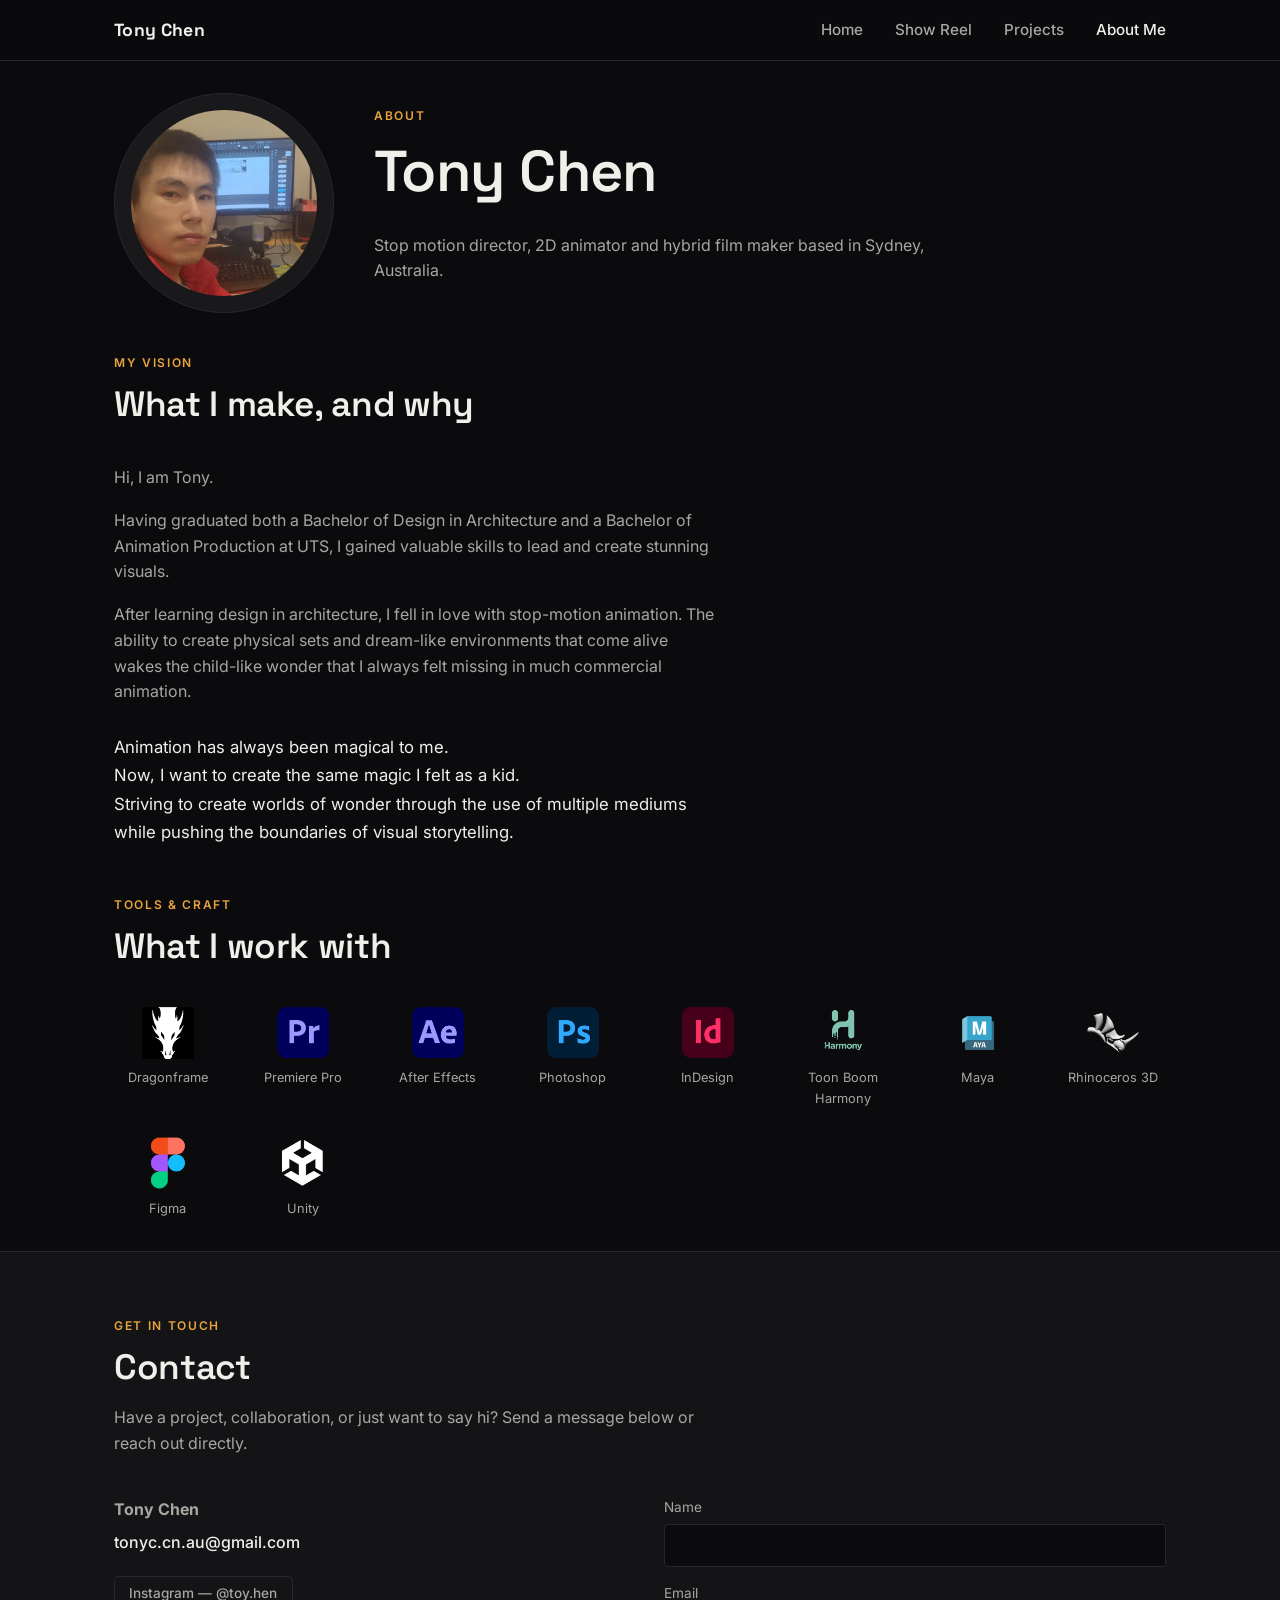
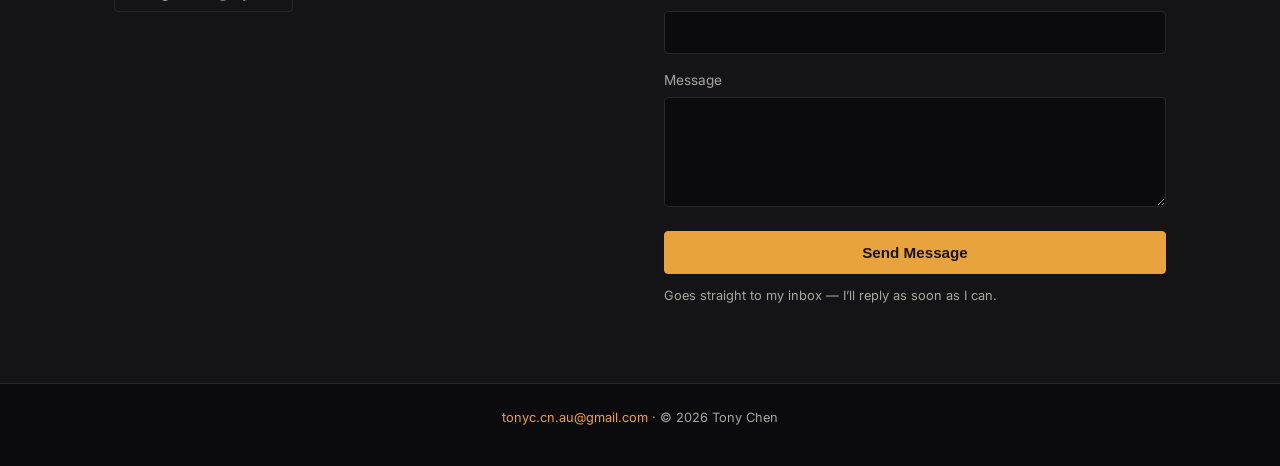
==== about.html @ a819152e "Portfolio site: first public version Hand-coded static site replacing the Wix original. Four project" ====
<!DOCTYPE html>
<html lang="en">
<head>
<meta charset="UTF-8">
<meta name="viewport" content="width=device-width, initial-scale=1.0">
<title>About — Tony Chen</title>
<meta name="description" content="About Tony Chen — stop motion, 2D animation and hybrid film maker.">
<!-- og:image paths are relative. Once the site has a domain, make the og:/twitter:
     URLs absolute — some scrapers will not resolve a relative one. -->
<meta property="og:type" content="profile">
<meta property="og:title" content="About — Tony Chen">
<meta property="og:description" content="Stop motion director, 2D animator and hybrid film maker based in Sydney, Australia.">
<!-- This page's card is the portrait, not the Vinci's Voyage hero frame the other
     pages use: og:type here is "profile", so the card should be the person. It is
     a purpose-cut 1200x630 (the platform standard) rather than a reuse of the
     round about-portrait.jpg, because a square gets centre-cropped to 1.91:1 and
     would lose the top and bottom of his head. -->
<meta property="og:image" content="images/about-og.jpg">
<meta property="og:image:width" content="1200">
<meta property="og:image:height" content="630">
<meta property="og:image:alt" content="Tony Chen at his desk">
<meta name="twitter:card" content="summary_large_image">
<link rel="preconnect" href="https://fonts.googleapis.com">
<link href="https://fonts.googleapis.com/css2?family=Inter:wght@400;500;600&family=Space+Grotesk:wght@600;700&display=swap" rel="stylesheet">
<link rel="stylesheet" href="css/style.css">
</head>
<body>

<header class="site-header">
  <nav class="nav">
    <a href="index.html" class="nav-brand">Tony Chen</a>
    <button class="nav-toggle" aria-label="Toggle navigation" aria-expanded="false">&#9776;</button>
    <ul class="nav-links">
      <li><a href="index.html">Home</a></li>
      <li><a href="reel.html">Show Reel</a></li>
      <li><a href="projects.html">Projects</a></li>
      <li><a href="about.html" aria-current="page">About Me</a></li>
    </ul>
  </nav>
</header>

<section class="section-tight">
  <div class="container">

    <div class="about-hero">
      <div class="about-portrait">
        <img src="images/about-portrait.jpg" alt="Tony Chen at his desk">
      </div>
      <div class="about-intro">
        <p class="eyebrow">About</p>
        <h1>Tony Chen</h1>
        <p>Stop motion director, 2D animator and hybrid film maker based in Sydney, Australia.</p>
      </div>
    </div>

    <div class="section-head">
      <p class="eyebrow">My Vision</p>
      <h2>What I make, and why</h2>
    </div>
    <div class="about-vision">
      <p>Hi, I am Tony.</p>

      <p>Having graduated both a Bachelor of Design in Architecture and a
        Bachelor of Animation Production at UTS, I gained valuable skills to
        lead and create stunning visuals.</p>

      <p>After learning design in architecture, I fell in love with stop-motion
        animation. The ability to create physical sets and dream-like
        environments that come alive wakes the child-like wonder that I always
        felt missing in much commercial animation.</p>

      <p class="about-vision-close">Animation has always been magical to me.<br>
        Now, I want to create the same magic I felt as a kid.<br>
        Striving to create worlds of wonder through the use of multiple mediums
        while pushing the boundaries of visual storytelling.</p>
    </div>

    <div class="section-head" style="margin-top: 3rem;">
      <p class="eyebrow">Tools &amp; Craft</p>
      <h2>What I work with</h2>
    </div>
    <div class="tools-grid">
      <div class="tool-item">
        <img src="images/tools/dragonframe.png" alt="Dragonframe" loading="lazy">
        <span>Dragonframe</span>
      </div>
      <div class="tool-item">
        <img src="images/tools/premiere.png" alt="Adobe Premiere Pro" loading="lazy">
        <span>Premiere Pro</span>
      </div>
      <div class="tool-item">
        <img src="images/tools/after-effects.png" alt="Adobe After Effects" loading="lazy">
        <span>After Effects</span>
      </div>
      <div class="tool-item">
        <img src="images/tools/photoshop.png" alt="Adobe Photoshop" loading="lazy">
        <span>Photoshop</span>
      </div>
      <div class="tool-item">
        <img src="images/tools/indesign.png" alt="Adobe InDesign" loading="lazy">
        <span>InDesign</span>
      </div>
      <div class="tool-item">
        <img src="images/tools/harmony.png" alt="Toon Boom Harmony" loading="lazy">
        <span>Toon Boom Harmony</span>
      </div>
      <div class="tool-item">
        <img src="images/tools/maya.png" alt="Autodesk Maya" loading="lazy">
        <span>Maya</span>
      </div>
      <div class="tool-item">
        <img src="images/tools/rhino.png" alt="Rhinoceros 3D" loading="lazy">
        <span>Rhinoceros 3D</span>
      </div>
      <div class="tool-item">
        <img src="images/tools/figma.png" alt="Figma" loading="lazy">
        <span>Figma</span>
      </div>
      <div class="tool-item">
        <img src="images/tools/unity.png" alt="Unity" loading="lazy">
        <span>Unity</span>
      </div>
    </div>

    <!-- Resume download pulled before launch. The PDF carried a contact number
         in its text layer, so it was moved to retired-assets/files/ rather than
         just unlinked: an unlinked file in the repo is still served at its URL.
         To restore, put a cleaned PDF back in files/ and re-add a .btn-ghost
         link to it here. -->

  </div>
</section>

<section class="contact" id="contact">
  <div class="container">
    <div class="section-head">
      <p class="eyebrow">Get in touch</p>
      <h2>Contact</h2>
      <p>Have a project, collaboration, or just want to say hi? Send a message
        below or reach out directly.</p>
    </div>

    <div class="contact-grid">
      <div class="contact-details">
        <p><strong>Tony Chen</strong></p>
        <p><a href="mailto:tonyc.cn.au@gmail.com">tonyc.cn.au@gmail.com</a></p>
        <div class="social-links">
          <a href="https://www.instagram.com/toy.hen/" target="_blank" rel="noopener">Instagram &mdash; @toy.hen</a>
        </div>
      </div>

      <div>
        <!--
          GitHub Pages only serves static files, so it cannot process a form
          submission itself. This posts to Formspree, which catches it and mails
          it on. The field named "email" is what Formspree uses as the Reply-To,
          so replying to the notification answers the sender directly — don't
          rename it.
        -->
        <form class="contact-form" action="https://formspree.io/f/mgawlplz" method="POST">
          <input type="hidden" name="_subject" value="Portfolio site — new message">
          <div>
            <label for="name">Name</label>
            <input type="text" id="name" name="name" required>
          </div>
          <div>
            <label for="email">Email</label>
            <input type="email" id="email" name="email" required>
          </div>
          <div>
            <label for="message">Message</label>
            <textarea id="message" name="message" required></textarea>
          </div>
          <!-- Honeypot: hidden from people, filled in by bots. Formspree drops
               any submission that arrives with _gotcha set. -->
          <input type="text" name="_gotcha" tabindex="-1" autocomplete="off" aria-hidden="true" style="display:none">
          <button type="submit" class="btn btn-primary">Send Message</button>
          <p class="form-note">Goes straight to my inbox &mdash; I&rsquo;ll reply as soon as I can.</p>
        </form>
      </div>
    </div>
  </div>
</section>

<footer class="site-footer">
  <p><a href="mailto:tonyc.cn.au@gmail.com">tonyc.cn.au@gmail.com</a> &middot; &copy; <span id="year"></span> Tony Chen</p>
</footer>

<script src="js/script.js"></script>
<script>document.getElementById("year").textContent = new Date().getFullYear();</script>
</body>
</html>
---- css/style.css ----
/* ---------- Design tokens ---------- */
:root {
  --bg: #0b0b0d;
  --bg-alt: #141416;
  --card: #19191c;
  --card-border: #28282c;
  --text: #f1efe9;
  --text-dim: #a8a6a0;
  --accent: #e8a33d;
  --accent-dim: #a97728;
  --max-width: 1100px;
  --radius: 4px;
  font-size: 16px;
}

* { box-sizing: border-box; }

html { scroll-behavior: smooth; }

body {
  margin: 0;
  background: var(--bg);
  color: var(--text);
  font-family: "Inter", -apple-system, BlinkMacSystemFont, "Segoe UI", Helvetica, Arial, sans-serif;
  line-height: 1.6;
  -webkit-font-smoothing: antialiased;
}

h1, h2, h3, h4 {
  font-family: "Space Grotesk", "Inter", sans-serif;
  font-weight: 600;
  line-height: 1.15;
  margin: 0 0 0.5em;
  letter-spacing: -0.01em;
}

h1 { font-size: clamp(2.2rem, 5vw, 3.6rem); }
h2 { font-size: clamp(1.6rem, 3vw, 2.2rem); }
h3 { font-size: 1.25rem; }

p { margin: 0 0 1em; color: var(--text-dim); }

a { color: var(--accent); text-decoration: none; }
a:hover { text-decoration: underline; }

img { max-width: 100%; display: block; }

.container {
  max-width: var(--max-width);
  margin: 0 auto;
  padding: 0 1.5rem;
}

.eyebrow {
  text-transform: uppercase;
  letter-spacing: 0.14em;
  font-size: 0.75rem;
  color: var(--accent);
  font-weight: 600;
}

/* ---------- Header / nav ---------- */
.site-header {
  position: sticky;
  top: 0;
  z-index: 50;
  background: rgba(11, 11, 13, 0.85);
  backdrop-filter: blur(8px);
  border-bottom: 1px solid var(--card-border);
}

.nav {
  max-width: var(--max-width);
  margin: 0 auto;
  padding: 1rem 1.5rem;
  display: flex;
  align-items: center;
  justify-content: space-between;
}

.nav-brand {
  font-family: "Space Grotesk", sans-serif;
  font-weight: 700;
  font-size: 1.1rem;
  color: var(--text);
  letter-spacing: 0.02em;
}
.nav-brand:hover { text-decoration: none; color: var(--accent); }

.nav-links {
  display: flex;
  gap: 2rem;
  list-style: none;
  margin: 0;
  padding: 0;
}

.nav-links a {
  color: var(--text-dim);
  font-size: 0.95rem;
  font-weight: 500;
}
.nav-links a:hover,
.nav-links a[aria-current="page"] {
  color: var(--text);
  text-decoration: none;
}

.nav-toggle {
  display: none;
  background: none;
  border: none;
  color: var(--text);
  font-size: 1.6rem;
  cursor: pointer;
  padding: 0.25rem 0.5rem;
}

@media (max-width: 720px) {
  .nav-toggle { display: block; }
  .nav-links {
    position: absolute;
    top: 100%;
    left: 0;
    right: 0;
    flex-direction: column;
    gap: 0;
    background: var(--bg-alt);
    border-bottom: 1px solid var(--card-border);
    max-height: 0;
    overflow: hidden;
    transition: max-height 0.25s ease;
  }
  .nav-links.open { max-height: 300px; }
  .nav-links li { border-top: 1px solid var(--card-border); }
  .nav-links a { display: block; padding: 1rem 1.5rem; }
}

/* ---------- Hero ---------- */
.hero {
  position: relative;
  min-height: 62vh;
  display: flex;
  align-items: flex-end;
  background: var(--bg) center / cover no-repeat;
  isolation: isolate;
  overflow: hidden;
}

/* The background loop. Sits behind the scrim at -2; .hero::before is -1 and the
   content stays at auto, which `isolation: isolate` keeps scoped to the hero. */
.hero-media {
  position: absolute;
  inset: 0;
  width: 100%;
  height: 100%;
  object-fit: cover;
  z-index: -2;
  pointer-events: none;
}

/* Two scrims, not one. The vertical pass carries most of the legibility — the
   text sits low, where it is already at 0.85. The horizontal pass then settles
   the left so the subject on the right holds the eye.

   THE EYEBROW IS THE BINDING CONSTRAINT, not the headings. It is --accent
   (#e8a33d) over cloud that blows out to (255,159,123): orange on orange. At
   0.60/0.34, worst case across every frame of the current clip is h1 11.58:1,
   tagline 5.78:1, eyebrow 5.59:1. A lighter 0.45/0.18 would put the eyebrow at
   4.53:1 — over the 4.5 line by a hair, which is too thin to ship when the
   cloud brightness moves. Do not lighten this without re-measuring.

   MEASURE AGAINST REAL GLYPH BOXES, NOT ELEMENT BOXES. .eyebrow and h1 are
   block elements a full 1052px wide, while the eyebrow's text is only 257px of
   that — sampling the element box reads the bright cloud far to the right of
   any actual letter and reports a failure that is not there. Use
   Range.selectNodeContents(el).getClientRects(), which returns one rect per
   rendered line.

   RE-MEASURE WHENEVER THE CLIP CHANGES — a warmer or brighter shot moves the
   eyebrow first, and the eyebrow is what fails first. */
.hero::before {
  content: "";
  position: absolute;
  inset: 0;
  background:
    linear-gradient(90deg, rgba(11,11,13,0.60) 0%, rgba(11,11,13,0.34) 42%, rgba(11,11,13,0) 75%),
    linear-gradient(180deg, rgba(11,11,13,0.35) 0%, rgba(11,11,13,0.85) 78%, var(--bg) 100%);
  z-index: -1;
}

/* padding-block, NOT the padding shorthand. This element is `container
   hero-inner`, and .container's `padding: 0 1.5rem` is what keeps the heading
   off the viewport edge. A shorthand here comes later in the file and silently
   zeroes that, which only shows up once the viewport is near or below
   --max-width — above it, margin:auto supplies the inset and hides the bug. */
.hero-inner {
  padding-block: 3rem 3.5rem;
  width: 100%;
}

.hero-tagline {
  max-width: 46ch;
  color: var(--text-dim);
  font-size: 1.05rem;
}

.hero-actions {
  display: flex;
  gap: 1rem;
  margin-top: 1.5rem;
  flex-wrap: wrap;
}

/* ---------- Buttons ---------- */
.btn {
  display: inline-block;
  padding: 0.75rem 1.5rem;
  border-radius: var(--radius);
  font-weight: 600;
  font-size: 0.95rem;
  border: 1px solid var(--accent);
  transition: background 0.15s ease, color 0.15s ease;
}
.btn:hover { text-decoration: none; }

.btn-primary {
  background: var(--accent);
  color: #1a1204;
}
.btn-primary:hover { background: #f2b654; }

.btn-ghost {
  background: transparent;
  color: var(--text);
  border-color: var(--card-border);
}
.btn-ghost:hover { border-color: var(--accent); color: var(--accent); }

/* ---------- Sections ---------- */
section { padding: 4rem 0; }
.section-tight { padding: 2rem 0; }

.section-head {
  margin-bottom: 2.5rem;
  max-width: 60ch;
}

/* ---------- Video embed ---------- */
.video-frame {
  position: relative;
  width: 100%;
  aspect-ratio: 16 / 9;
  background: var(--card) center / cover no-repeat;
  border-radius: var(--radius);
  overflow: hidden;
  border: 1px solid var(--card-border);
}

.video-frame iframe {
  position: absolute;
  inset: 0;
  width: 100%;
  height: 100%;
  border: 0;
}

/* ---------- Contact sheet ----------
   The home page's index of work. A sheet of frames rather than a list of
   projects: the four films take 2x2 cells, single frames take 1x1, and the mix
   is the point — it shows range and depth in the vertical space four large
   tiles used to take, and it grows by adding a cell rather than a row.

   Deliberately NOT a hover-driven component. Every cell is a still with a
   readable label; a clip on a feature is a bonus. Half of all visitors have no
   pointer at all, so nothing here may depend on hover to make sense. */
.sheet {
  --sheet-gap: 0.5rem;
  display: grid;
  grid-template-columns: repeat(4, 1fr);
  /* Rows are sized in vw rather than fr so a 1x1 cell stays roughly 16:9 across
     widths. A percentage here would resolve against the grid's *height*, which
     is the classic trap — it cannot be derived from the column width in CSS. */
  grid-auto-rows: clamp(96px, 12.2vw, 150px);
  gap: var(--sheet-gap);
  /* Lets a 1x1 backfill a gap a 2x2 could not use. Without this the sheet grows
     holes as soon as the cell order stops tiling perfectly. */
  grid-auto-flow: row dense;
}

.sheet-cell {
  position: relative;
  overflow: hidden;
  border-radius: var(--radius);
  border: 1px solid var(--card-border);
  background: var(--bg-alt);
  color: var(--text);
  display: block;
  transition: border-color 0.18s ease;
}
.sheet-cell:hover { text-decoration: none; border-color: var(--accent-dim); }
.sheet-cell:focus-visible {
  outline: 2px solid var(--accent);
  outline-offset: 2px;
  border-color: var(--accent);
}

.sheet-cell.is-feature {
  grid-column: span 2;
  grid-row: span 2;
}

/* Absolute, not in flow: the cell's height comes from the grid row, and an
   in-flow image would keep its natural height and be clipped instead of
   filling — the same trap the scrubber viewer has. */
.sheet-cell img,
.sheet-cell video {
  position: absolute;
  inset: 0;
  width: 100%;
  height: 100%;
  object-fit: cover;
  transition: transform 0.4s ease;
}
.sheet-cell:hover img { transform: scale(1.04); }

.sheet-cell video { opacity: 0; transition: opacity 0.3s ease; }
.sheet-cell video.is-playing { opacity: 1; }

/* There is no .sheet-label rule any more. Captions were removed from the frames
   and then from the features on 14 Aug 2026: the home page is meant to be read
   on looks alone, and the projects page carries the names. The scrim went with
   them, which is why the stills sit brighter here than in any other component. */

/* Marks a feature that has a clip, so a cell with motion says so at rest — the
   same reason the media grid draws a dot per frame. Added by JS only when
   (hover: hover) matches, so it never advertises what a device cannot play. */
.sheet-motion {
  position: absolute;
  right: 0.5rem;
  top: 0.5rem;
  z-index: 3;
  padding: 0.2rem 0.45rem;
  border-radius: 999px;
  background: rgba(11, 11, 13, 0.72);
  border: 1px solid var(--card-border);
  color: var(--text-dim);
  font-size: 0.62rem;
  letter-spacing: 0.06em;
  text-transform: uppercase;
  pointer-events: none;
  transition: opacity 0.2s ease;
}
.sheet-cell:hover .sheet-motion { opacity: 0; }

/* 3 columns then 2. A feature stays 2x2 at every step, so it is half the sheet
   at 4 columns and the full width at 2 — which is the right emphasis on a
   phone, where a 1x1 is already small. */
@media (max-width: 900px) {
  .sheet { grid-template-columns: repeat(3, 1fr); grid-auto-rows: clamp(90px, 15.5vw, 140px); }
}
/* Held at 3 columns down to 480px on purpose. Dropping to 2 any earlier makes
   the sheet enormously tall — at 540px it measured 1578px against 800px at 3
   columns — because 12 cells over 2 columns is 12 rows. */
@media (max-width: 480px) {
  .sheet { grid-template-columns: repeat(2, 1fr); grid-auto-rows: clamp(86px, 26vw, 130px); }
}

@media (prefers-reduced-motion: reduce) {
  .sheet-cell img { transition: none; }
  .sheet-cell:hover img { transform: none; }
}

/* ---------- Project grid ---------- */
.project-grid {
  display: grid;
  grid-template-columns: repeat(auto-fit, minmax(280px, 1fr));
  gap: 1.75rem;
}

/* Four cards at the default 280px land 3 up and strand the fourth on its own
   row. Opt a four-card grid into 2 up, which divides evenly. projects.html has
   five and is deliberately left on the default. */
.project-grid.is-four {
  grid-template-columns: repeat(auto-fit, minmax(min(100%, 420px), 1fr));
}

.project-card {
  position: relative;
  background: var(--card);
  border: 1px solid var(--card-border);
  border-radius: var(--radius);
  overflow: hidden;
  display: flex;
  flex-direction: column;
  transition: transform 0.18s ease, border-color 0.18s ease;
}
.project-card:hover { transform: translateY(-4px); border-color: var(--accent-dim); }

.project-card-media {
  aspect-ratio: 16 / 10;
  background: #0f0f11 center / cover no-repeat;
  position: relative;
}

.project-card-media.no-image {
  display: flex;
  align-items: center;
  justify-content: center;
  color: var(--text-dim);
  font-size: 0.85rem;
  border-bottom: 1px solid var(--card-border);
}

.project-card-body {
  padding: 1.25rem 1.4rem 1.5rem;
  flex: 1;
  display: flex;
  flex-direction: column;
}

.project-card-body h3 { margin-bottom: 0.35rem; }

.project-card-body a.card-link {
  color: var(--text);
  text-decoration: none;
}
.project-card-body a.card-link:hover { color: var(--accent); }

/* Stretch the title link to cover the whole card, so clicking anywhere
   (image, description) navigates — matching the hover animation on
   .project-card, which already implies the whole card is interactive. */
.project-card-body a.card-link::after {
  content: "";
  position: absolute;
  inset: 0;
}
.project-card-body a.card-link:focus-visible {
  outline: 2px solid var(--accent);
  outline-offset: 2px;
}

.project-meta {
  list-style: none;
  padding: 0;
  margin: 0.75rem 0 0;
  font-size: 0.85rem;
  color: var(--text-dim);
}
.project-meta li { margin-bottom: 0.2rem; }
.project-meta span { color: var(--text); font-weight: 500; }

/* ---------- Project detail page ---------- */
.project-hero-media { margin-bottom: 2rem; }
.project-hero-media img {
  width: 100%;
  border: 1px solid var(--card-border);
  border-radius: var(--radius);
}

.laurels {
  display: flex;
  flex-wrap: wrap;
  align-items: center;
  gap: 1.5rem;
  margin: 0.5rem 0 2rem;
}
.laurels img { height: 84px; width: auto; opacity: 0.92; }
.laurel-invert { filter: invert(1); }

.laurel-badge {
  display: flex;
  flex-direction: column;
  align-items: center;
  justify-content: center;
  height: 84px;
  padding: 0 1.5rem;
  border: 1px solid var(--accent-dim);
  border-radius: var(--radius);
  text-align: center;
  text-decoration: none;
  color: var(--text);
}
.laurel-badge:hover { border-color: var(--accent); text-decoration: none; }
.laurel-badge .badge-award {
  font-weight: 700;
  font-size: 0.95rem;
  color: var(--accent);
  white-space: nowrap;
}
.laurel-badge .badge-detail {
  font-size: 0.75rem;
  color: var(--text-dim);
  margin-top: 0.2rem;
}

.meta-grid {
  display: grid;
  grid-template-columns: repeat(auto-fit, minmax(160px, 1fr));
  gap: 1.5rem;
  padding: 1.5rem;
  background: var(--card);
  border: 1px solid var(--card-border);
  border-radius: var(--radius);
  margin-bottom: 2.5rem;
}
.meta-item .eyebrow { display: block; margin-bottom: 0.3rem; }
.meta-item p { margin: 0; color: var(--text); }

.gallery {
  display: grid;
  grid-template-columns: repeat(auto-fit, minmax(220px, 1fr));
  gap: 1rem;
  margin-top: 2rem;
}
.gallery img {
  border-radius: var(--radius);
  border: 1px solid var(--card-border);
  width: 100%;
  height: 100%;
  object-fit: cover;
}

/* ---------- Progression scrubber ---------- */
.scrubber { margin-top: 1.5rem; }

.scrub-viewer {
  position: relative;
  aspect-ratio: 16 / 10;
  background: var(--card);
  border: 1px solid var(--card-border);
  border-radius: var(--radius);
  display: grid;
  place-items: center;
  overflow: hidden;
}
/* Position out of flow and pin to the box, then let object-fit letterbox.
   Percentage heights — `max-height: 100%` or `height: 100%` — do NOT resolve
   against a parent whose height comes from `aspect-ratio`, so an in-flow still
   kept its natural height and anything taller than 16:10 was clipped by
   `overflow: hidden`: the storyboard collage lost 93px off the bottom (the
   last row of page three) and the portrait stills lost more than half their
   height. Absolute + inset always resolves. Keep the gap stage in flow,
   though — it needs to be able to scroll inside the box. */
.scrub-viewer img {
  position: absolute;
  inset: 0;
  width: 100%;
  height: 100%;
  object-fit: contain;
  opacity: 0;
  transition: opacity 0.3s ease;
}
.scrub-viewer img.is-shown { opacity: 1; }

/* a stage can be a silent looping clip instead of a still */
/* same sizing as the stills above, and for the same reason */
.scrub-video {
  position: absolute;
  inset: 0;
  width: 100%;
  height: 100%;
  object-fit: contain;
  opacity: 0;
  pointer-events: none;
  transition: opacity 0.3s ease;
}
.scrub-video.is-shown { opacity: 1; pointer-events: auto; }
@media (prefers-reduced-motion: reduce) {
  .scrub-video { transition: none; }
}
/* small "motion" tag so a clip stage is identifiable before you reach it */
.scrub-node.is-motion .node-dot::after {
  content: "";
  position: absolute;
  width: 5px;
  height: 5px;
  border-radius: 50%;
  background: var(--accent);
  transform: translate(11px, -11px);
}
.scrub-node .node-dot { position: relative; }
@media (prefers-reduced-motion: reduce) {
  .scrub-viewer img { transition: none; }
}

/* A gap stage has no image, just a note. The viewer keeps its 16:10 box so
   the frame never resizes between stages; if a note is ever too tall for
   that box it scrolls inside it rather than being clipped or forcing a jump. */
.scrub-gap {
  grid-area: 1 / 1;
  display: none;
  flex-direction: column;
  align-items: center;
  justify-content: center;
  gap: 0.55rem;
  text-align: center;
  padding: 1.25rem;
  color: var(--text-dim);
  max-height: 100%;
  overflow-y: auto;
}
.scrub-gap.is-shown { display: flex; }
.scrub-gap .gap-mark {
  width: 46px;
  height: 46px;
  flex: none;
  border: 2px dashed var(--card-border);
  border-radius: var(--radius);
  display: grid;
  place-items: center;
  font-size: 1.25rem;
  color: var(--text-dim);
}
.scrub-gap strong { color: var(--text); font-weight: 600; }
.scrub-gap span { font-size: 0.85rem; max-width: 36ch; }

/* the box is shortest on narrow screens — tighten the note so it still fits */
@media (max-width: 560px) {
  .scrub-gap { padding: 0.9rem; gap: 0.4rem; }
  .scrub-gap .gap-mark { width: 34px; height: 34px; font-size: 1rem; }
  .scrub-gap strong { font-size: 0.92rem; }
  .scrub-gap span { font-size: 0.78rem; line-height: 1.45; }
}

.scrub-stamp {
  position: absolute;
  top: 0.65rem;
  left: 0.8rem;
  font-size: 0.68rem;
  letter-spacing: 0.08em;
  color: var(--text-dim);
  font-variant-numeric: tabular-nums;
}

/* The track. overflow-x:auto forces overflow-y to auto as well, so the
   active dot — which scales up 15% — gets clipped at the top without
   headroom here. The padding gives it room; margin-top absorbs it so the
   spacing above is unchanged.

   The native scrollbar is hidden: a second scrollbar under the viewer is
   visual noise, and it's a poor signal anyway. Instead the edges fade only
   on the side that actually has more stages (classes set in script.js), and
   the active stage is always scrolled into view. */
/* Holds the rail. Not masked and not scrolled, so the line runs edge to edge
   and reads as continuous even where the dots either side have faded out.
   top = the track's padding-top (5px) + half a dot (8.5px) = the dot centre. */
.scrub-trackwrap {
  position: relative;
  margin-top: 1.1rem;
  /* insets so the rail starts and ends at the first/last dot centre. script.js
     recomputes them on scroll — when an end dot is scrolled off-screen the
     inset clamps to 0 so the rail still runs to the edge. */
  --rail-l: 0px;
  --rail-r: 0px;
  /* Headroom above the dots. `overflow-x: auto` on the track forces overflow-y
     to `auto` too, so anything drawn above the dots is clipped rather than
     overhanging — the motion badge sits ~9px above its dot and needs room, or
     it shows as a sliver of orange along the top edge. The rail derives its
     offset from this so the two can't drift apart. */
  --track-pad-top: 16px;
}
.scrub-trackwrap::before {
  content: "";
  position: absolute;
  left: var(--rail-l);
  right: var(--rail-r);
  /* dot centre: padding + half the 17px dot */
  top: calc(var(--track-pad-top) + 8.5px);
  height: 1px;
  background: var(--card-border);
}

.scrub-track {
  overflow-x: auto;
  padding-top: var(--track-pad-top);
  padding-bottom: 0.4rem;
  scrollbar-width: none;         /* Firefox */
  -ms-overflow-style: none;      /* legacy Edge */
  --fade-l: 0px;
  --fade-r: 0px;
  -webkit-mask-image: linear-gradient(to right,
    transparent 0, #000 var(--fade-l),
    #000 calc(100% - var(--fade-r)), transparent 100%);
  mask-image: linear-gradient(to right,
    transparent 0, #000 var(--fade-l),
    #000 calc(100% - var(--fade-r)), transparent 100%);
}
.scrub-track::-webkit-scrollbar { display: none; }
.scrub-track.fade-start { --fade-l: 56px; }
.scrub-track.fade-end   { --fade-r: 56px; }
.scrub-nodes {
  display: flex;
  gap: 0.2rem;
  position: relative;
  min-width: 100%;
}
/* only offer the grab cursor when there is actually somewhere to pan to */
.scrub-track.fade-start .scrub-nodes,
.scrub-track.fade-end .scrub-nodes { cursor: grab; }
.scrub-node {
  background: none;
  border: 0;
  /* bottom padding only — padding-top would push the dot off the track line.
     Brings the touch target to ~48px tall for comfortable tapping. */
  padding: 0 0 6px;
  font: inherit;
  cursor: pointer;
  flex: 1 0 74px;
  min-width: 0;
  display: flex;
  flex-direction: column;
  align-items: center;
  gap: 0.5rem;
}
.scrub-node .node-dot {
  width: 17px;
  height: 17px;
  border-radius: 50%;
  background: var(--bg);
  border: 2px solid #3f4048;
  transition: border-color 0.15s ease, background 0.15s ease, transform 0.15s ease;
  cursor: grab;
  /* claim the gesture so a touch-drag on a dot scrubs instead of
     scrolling the track sideways */
  touch-action: none;
}

/* while dragging: kill the crossfade and dot easing so scrubbing tracks
   the pointer instantly, and stop labels being text-selected */
.scrubber.is-dragging { user-select: none; }
.scrubber.is-dragging .node-dot { cursor: grabbing; }
.scrubber.is-dragging .scrub-viewer img,
.scrubber.is-dragging .node-dot { transition: none; }

/* panning the track itself (background drag) */
.scrubber.is-panning { user-select: none; }
.scrubber.is-panning .scrub-nodes,
.scrubber.is-panning .node-dot { cursor: grabbing; }
.scrub-node .node-label {
  font-size: 0.65rem;
  letter-spacing: 0.08em;
  text-transform: uppercase;
  color: var(--text-dim);
  white-space: nowrap;
  overflow: hidden;
  text-overflow: ellipsis;
  max-width: 100%;
  transition: color 0.15s ease;
}
.scrub-node:hover .node-dot { border-color: var(--accent-dim); }
.scrub-node:hover .node-label { color: var(--text); }
.scrub-node[aria-current="true"] .node-dot {
  border-color: var(--accent);
  background: var(--accent);
  transform: scale(1.15);
}
.scrub-node[aria-current="true"] .node-label { color: var(--text); }
.scrub-node.is-gap .node-dot { border-style: dashed; }
.scrub-node:focus-visible {
  outline: 2px solid var(--accent);
  outline-offset: 3px;
  border-radius: 4px;
}

.scrub-readout {
  display: flex;
  justify-content: space-between;
  align-items: baseline;
  gap: 1.5rem;
  margin-top: 1.5rem;
  padding-top: 1.1rem;
  border-top: 1px solid var(--card-border);
}
.scrub-readout h3 { margin: 0 0 0.25rem; font-size: 1.05rem; }
.scrub-readout p { margin: 0; font-size: 0.9rem; max-width: 62ch; }
.scrub-count {
  color: var(--accent);
  font-size: 0.8rem;
  white-space: nowrap;
  font-variant-numeric: tabular-nums;
}

/* ---------- Before / after shot comparison ----------
   Two clips of the same shot, played in lockstep. Only plays while on
   screen (script.js), so a page can carry several without thrashing. */
/* Two panels for a before/after, three for a layer build-up. auto-fit rather
   than a fixed column count, so the same class serves both without a modifier;
   the min width stops three panels squeezing to postage stamps on a laptop and
   drops them to two rows instead. */
.compare {
  display: grid;
  grid-template-columns: repeat(auto-fit, minmax(240px, 1fr));
  gap: 1rem;
  margin-top: 1.5rem;
}
@media (max-width: 720px) {
  .compare { grid-template-columns: 1fr; }
}
/* A build-up has to be read in order, and stacking on narrow screens loses the
   left-to-right cue — so number the panels. */
.compare.is-steps { counter-reset: step; }
.compare.is-steps .compare-item { counter-increment: step; }
.compare.is-steps .compare-label strong::before {
  content: counter(step) ". ";
  color: var(--accent);
}

.compare-item {
  margin: 0;
  border: 1px solid var(--card-border);
  border-radius: var(--radius);
  overflow: hidden;
  background: var(--card);
}
/* The box is declared rather than derived, so the panels don't collapse before
   `preload="none"` clips report a size. `object-fit: cover` means a ratio that
   doesn't match the source silently crops it — so a block whose clips aren't
   16:9 overrides --compare-ratio rather than losing frame edges. */
.compare-item video,
.compare-item img {
  display: block;
  width: 100%;
  aspect-ratio: var(--compare-ratio, 16 / 9);
  object-fit: cover;
  background: #111;
}
/* ---------- frame strip ----------
   Consecutive captured frames laid out in order. Where .compare stacks layers
   on one frame, this lays single frames out along time — the stop-motion half
   of the film has no layers to pull apart, only exposures. A fixed column count
   rather than auto-fit, because the frames must divide evenly or the sequence
   reads as a ragged block. Three rather than four: the change between adjacent
   frames is a few pixels of drift, so panel size is what makes it legible, and
   at four the increments fall below the threshold of noticing. */
.framestrip {
  display: grid;
  grid-template-columns: repeat(3, 1fr);
  gap: 0.55rem;
  margin-top: 1.5rem;
}
@media (max-width: 720px) {
  .framestrip { grid-template-columns: repeat(2, 1fr); }
}
.framestrip figure {
  position: relative;
  margin: 0;
  border: 1px solid var(--card-border);
  border-radius: var(--radius);
  overflow: hidden;
  background: var(--card);
}
.framestrip img {
  display: block;
  width: 100%;
  aspect-ratio: 16 / 9;
  object-fit: cover;
}
/* frame counter, sat on the image so the frames stay flush to each other */
.framestrip figcaption {
  position: absolute;
  left: 0;
  bottom: 0;
  font-family: ui-monospace, SFMono-Regular, Menlo, Consolas, monospace;
  font-size: 0.6rem;
  letter-spacing: 0.08em;
  color: var(--text);
  background: rgba(11, 11, 13, 0.74);
  padding: 0.16rem 0.42rem;
  border-top-right-radius: var(--radius);
}
/* The strip is the argument and the clip is the payoff, so the clip must not
   outweigh it — at full width the eye goes straight to the moving thing and
   never returns to the frames. Roughly 1.5 frames wide keeps the order right. */
/* Full width, deliberately: narrowing this leaves dead space beside it and
   breaks the alignment with the grid above. */
/* ---------- media grid ----------
   Related items that are NOT a sequence and NOT in step: each clip runs on its
   own, and there is no shared transport, because a single play/pause would
   imply a correspondence between them that doesn't exist. Click any tile to
   see it large. */
.mediagrid {
  display: grid;
  grid-template-columns: repeat(auto-fit, minmax(150px, 1fr));
  gap: 1rem;
  margin-top: 1.5rem;
}
.mediagrid figure {
  margin: 0;
  position: relative;   /* anchors .frame-dots on multi-frame tiles */
  border: 1px solid var(--card-border);
  border-radius: var(--radius);
  overflow: hidden;
  background: var(--card);
  transition: border-color 0.15s ease;
}

/* Multi-frame tiles cross-fade. The next frame sits on .frame-under and the
   top image fades away to reveal it, so the tile is never transparent over its
   own background. Both layers inherit the .mediagrid img sizing below. */
.mediagrid .frame-under {
  position: absolute;
  top: 0;
  left: 0;
  width: 100%;
  z-index: 0;
  pointer-events: none;
}
.mediagrid .frame-top {
  position: relative;
  z-index: 1;
  /* 0.26s must match FADE_MS in js/script.js — the JS waits exactly that long
     before repointing the top image, so if the two drift the swap lands
     mid-fade and flickers. */
  transition: opacity 0.26s ease;
}
.mediagrid .frame-top.is-fading { opacity: 0; }
.mediagrid .frame-top.no-anim { transition: none; }
@media (prefers-reduced-motion: reduce) {
  .mediagrid .frame-top { transition: none; }
  .mediagrid .frame-top.is-fading { opacity: 1; }
}

/* Multi-frame tiles (JS adds these from data-frames). A dot per frame, so a
   tile that has more to show says so before you hover it. */
.mediagrid .frame-dots {
  position: absolute;
  top: 0.4rem;
  right: 0.45rem;
  display: flex;
  gap: 2px;
  /* above .frame-top, or the fading image sweeps over the dots and they
     appear to blink on every swap */
  z-index: 2;
}
/* the button is a fat hit target; the visible dot is the ::before */
.mediagrid .frame-dot {
  width: 16px;
  height: 16px;
  padding: 0;
  border: 0;
  background: none;
  display: grid;
  place-items: center;
  cursor: pointer;
}
.mediagrid .frame-dot::before {
  content: "";
  width: 5px;
  height: 5px;
  border-radius: 50%;
  background: rgba(11, 11, 13, 0.55);
  box-shadow: 0 0 0 1px rgba(241, 239, 233, 0.45);
  transition: background 0.2s ease, box-shadow 0.2s ease, transform 0.2s ease;
}
.mediagrid .frame-dot.is-on::before {
  background: var(--accent);
  box-shadow: 0 0 0 1px var(--accent);
}
.mediagrid .frame-dot:hover::before,
.mediagrid .frame-dot:focus-visible::before { transform: scale(1.5); }
.mediagrid .frame-dot:focus-visible {
  outline: 1px solid var(--accent);
  outline-offset: -1px;
  border-radius: 50%;
}
@media (prefers-reduced-motion: reduce) {
  .mediagrid .frame-dot::before { transition: none; }
}
.mediagrid figure.is-zoomable { cursor: zoom-in; }
.mediagrid figure:hover,
.mediagrid figure:focus-visible {
  border-color: var(--accent);
  outline: none;
}
.mediagrid video,
.mediagrid img {
  display: block;
  width: 100%;
  aspect-ratio: var(--tile-ratio, 1 / 1);
  object-fit: cover;
  background: #111;
}
.mediagrid figcaption {
  display: flex;
  justify-content: space-between;
  align-items: baseline;
  gap: 0.6rem;
  flex-wrap: wrap;
  padding: 0.6rem 0.8rem 0.7rem;
  border-top: 1px solid var(--card-border);
}
.mediagrid figcaption strong {
  font-size: 0.72rem;
  letter-spacing: 0.11em;
  text-transform: uppercase;
  color: var(--text);
  font-weight: 600;
}
.mediagrid figcaption span { font-size: 0.76rem; color: var(--text-dim); }

/* ---------- lightbox ---------- */
.lightbox {
  position: fixed;
  inset: 0;
  z-index: 200;
  display: grid;
  place-items: center;
  background: rgba(11, 11, 13, 0.93);
  padding: 6vmin 5vmin;
}
.lightbox[hidden] { display: none; }
.lightbox-inner { max-width: min(1100px, 92vw); }
.lightbox-inner video,
.lightbox-inner img {
  display: block;
  max-width: 100%;
  max-height: 78vh;
  width: auto;
  height: auto;
  margin: 0 auto;
  border-radius: var(--radius);
  background: #111;
}
.lightbox-cap {
  margin: 0.9rem 0 0;
  font-size: 0.82rem;
  color: var(--text-dim);
  text-align: center;
}

/* A tile opened from a multi-frame batch steps on click or arrow keys. */
.lightbox-inner img.is-steppable {
  cursor: pointer;
  transition: opacity 0.25s ease;
}
.lightbox-inner img.is-swapping { opacity: 0; }
.lightbox-count {
  margin: 0.35rem 0 0;
  font-size: 0.72rem;
  letter-spacing: 0.12em;
  color: var(--text-dim);
  text-align: center;
}
.lightbox-count:empty { display: none; }
@media (prefers-reduced-motion: reduce) {
  .lightbox-inner img.is-steppable { transition: none; }
}
.lightbox-close {
  position: absolute;
  top: 1rem;
  right: 1rem;
  font: inherit;
  font-size: 0.78rem;
  background: var(--card);
  border: 1px solid var(--card-border);
  color: var(--text);
  border-radius: 100px;
  padding: 0.4rem 1rem;
  cursor: pointer;
}
.lightbox-close:hover { border-color: var(--accent-dim); }

/* ---------- frame stepper ----------
   The strip above is the no-JS floor; script.js replaces it with this. Same
   deal as .figure-grid: `display: grid` beats the UA [hidden] rule, so the
   override has to be explicit or the fallback stays visible underneath. */
.framestrip[hidden] { display: none; }

.stepper { margin-top: 1.5rem; }
.step-viewer {
  position: relative;
  border: 1px solid var(--card-border);
  border-radius: var(--radius);
  overflow: hidden;
  background: #111;
  line-height: 0;
}
.step-viewer video {
  display: block;
  width: 100%;
  aspect-ratio: 16 / 9;
  object-fit: cover;
}
.step-stamp,
.step-count {
  position: absolute;
  font-family: ui-monospace, SFMono-Regular, Menlo, Consolas, monospace;
  font-size: 0.64rem;
  letter-spacing: 0.1em;
  line-height: 1;
  color: var(--text);
  background: rgba(11, 11, 13, 0.72);
  padding: 0.3rem 0.5rem;
}
.step-stamp { top: 0; left: 0; border-bottom-right-radius: var(--radius); }
.step-count { bottom: 0; right: 0; border-top-left-radius: var(--radius); color: var(--accent); }

.step-bar {
  display: flex;
  align-items: center;
  gap: 0.6rem;
  margin-top: 0.85rem;
}
.step-btn,
.step-play {
  font: inherit;
  font-size: 0.78rem;
  background: var(--card);
  border: 1px solid var(--card-border);
  color: var(--text);
  border-radius: 100px;
  padding: 0.4rem 0.9rem;
  cursor: pointer;
  white-space: nowrap;
}
.step-btn { padding: 0.4rem 0.75rem; }
.step-btn:hover,
.step-play:hover { border-color: var(--accent-dim); }
.step-btn:disabled { opacity: 0.35; cursor: default; }

/* the track is the point of the component, so give it the room */
.step-range {
  flex: 1;
  min-width: 0;
  appearance: none;
  -webkit-appearance: none;
  height: 3px;
  border-radius: 2px;
  background: var(--card-border);
  cursor: grab;
}
.step-range:active { cursor: grabbing; }
.step-range::-webkit-slider-thumb {
  -webkit-appearance: none;
  width: 15px;
  height: 15px;
  border-radius: 50%;
  background: var(--accent);
  border: none;
  cursor: grab;
}
.step-range::-moz-range-thumb {
  width: 15px;
  height: 15px;
  border-radius: 50%;
  background: var(--accent);
  border: none;
  cursor: grab;
}
.step-range:focus-visible { outline: 2px solid var(--accent); outline-offset: 4px; }
.step-hint {
  margin-top: 0.6rem;
  font-size: 0.78rem;
  color: var(--text-dim);
}

/* shot picker — auto-fit so adding a fifth shot needs no CSS change */
.step-shots {
  display: grid;
  grid-template-columns: repeat(auto-fit, minmax(120px, 1fr));
  gap: 0.55rem;
  margin-top: 1rem;
}
/* A one-shot stepper has nothing to pick between, and auto-fit would stretch
   the single thumbnail to the full width — a big redundant copy of the frame
   already on screen. Hide the row in that case (Piece It Together's shot 4010).
   Scoped to :only-child, so multi-shot steppers are untouched. */
.step-shots:has(.step-shot:only-child) { display: none; }
.step-shot {
  padding: 0;
  border: 1px solid var(--card-border);
  border-radius: var(--radius);
  background: var(--card);
  color: var(--text-dim);
  cursor: pointer;
  overflow: hidden;
  text-align: left;
  font: inherit;
  transition: border-color 0.15s ease, color 0.15s ease;
}
.step-shot img {
  display: block;
  width: 100%;
  aspect-ratio: 16 / 9;
  object-fit: cover;
  opacity: 0.55;
  transition: opacity 0.15s ease;
}
.step-shot span {
  display: block;
  padding: 0.42rem 0.55rem 0.5rem;
  font-size: 0.66rem;
  letter-spacing: 0.09em;
  text-transform: uppercase;
}
.step-shot:hover { border-color: var(--accent-dim); color: var(--text); }
.step-shot:hover img { opacity: 0.8; }
.step-shot[aria-selected="true"] { border-color: var(--accent); color: var(--text); }
.step-shot[aria-selected="true"] img { opacity: 1; }
.step-shot:focus-visible { outline: 2px solid var(--accent); outline-offset: 2px; }
@media (max-width: 520px) {
  .step-bar { flex-wrap: wrap; }
  .step-range { order: -1; flex-basis: 100%; }
}

.framestrip-result {
  /* all four sides: <figure> carries a 40px UA side margin, which insets this
     from the grid above and reads as a misalignment rather than a choice */
  margin: 0.9rem 0 0;
  border: 1px solid var(--card-border);
  border-radius: var(--radius);
  overflow: hidden;
  background: var(--card);
}
@media (max-width: 720px) {
  .framestrip-result { max-width: 100%; }
}
/* Declared, not derived, so the box doesn't collapse before a preload="none"
   clip reports a size — but `object-fit: cover` means a wrong ratio crops the
   frame silently. Phone footage is often portrait once its rotation flag is
   applied, so a block holding one overrides --result-ratio. */
.framestrip-result video {
  display: block;
  width: 100%;
  aspect-ratio: var(--result-ratio, 16 / 9);
  object-fit: cover;
  background: #111;
}
/* a portrait clip at full column width is overwhelming; keep it to a strip */
.framestrip-result.is-portrait { max-width: 380px; }
.framestrip-result figcaption {
  display: flex;
  justify-content: space-between;
  align-items: baseline;
  gap: 0.75rem;
  padding: 0.7rem 0.95rem 0.85rem;
  border-top: 1px solid var(--card-border);
  font-size: 0.78rem;
  color: var(--text-dim);
}
.framestrip-result figcaption strong {
  font-size: 0.72rem;
  letter-spacing: 0.11em;
  text-transform: uppercase;
  color: var(--accent);
  font-weight: 600;
}

.compare-label {
  display: flex;
  justify-content: space-between;
  align-items: baseline;
  gap: 0.75rem;
  padding: 0.7rem 0.95rem 0.85rem;
  border-top: 1px solid var(--card-border);
}
.compare-label strong {
  font-size: 0.72rem;
  letter-spacing: 0.11em;
  text-transform: uppercase;
  color: var(--text);
  font-weight: 600;
}
.compare-label span { font-size: 0.78rem; color: var(--text-dim); }
.compare-item.is-after .compare-label strong { color: var(--accent); }

/* shared playback control under the pair: previous, play/pause, next */
.compare-bar {
  display: flex;
  align-items: center;
  gap: 0.5rem;
  margin-top: 0.9rem;
}
/* the hint is prose, not part of the button cluster, so give it its own room */
.compare-bar .compare-hint { margin-left: 0.5rem; }
.compare-toggle {
  font: inherit;
  font-size: 0.78rem;
  background: var(--card);
  border: 1px solid var(--card-border);
  color: var(--text);
  border-radius: 100px;
  padding: 0.4rem 1rem;
  cursor: pointer;
}
.compare-toggle:hover { border-color: var(--accent); color: var(--accent); }
.compare-toggle:focus-visible { outline: 2px solid var(--accent); outline-offset: 2px; }

/* Frame step buttons, injected by js/script.js either side of the toggle.
   Same pill as the toggle, narrower, because the glyph carries no width. */
.compare-step {
  font: inherit;
  font-size: 0.78rem;
  line-height: 1;
  background: var(--card);
  border: 1px solid var(--card-border);
  color: var(--text);
  border-radius: 100px;
  padding: 0.4rem 0.75rem;
  cursor: pointer;
}
.compare-step:hover:not(:disabled) { border-color: var(--accent); color: var(--accent); }
.compare-step:focus-visible { outline: 2px solid var(--accent); outline-offset: 2px; }
.compare-step:disabled { opacity: 0.35; cursor: default; }

/* Still used by the single-clip compare on Piece It Together, where the line
   says something about the shot rather than restating that it loops. */
.compare-hint { font-size: 0.78rem; color: var(--text-dim); }

/* Captioned process figures */
.figure-grid {
  display: grid;
  grid-template-columns: repeat(auto-fit, minmax(260px, 1fr));
  gap: 1.5rem;
  margin-top: 1.5rem;
}
/* `display: grid` above would otherwise beat the UA rule for [hidden],
   leaving the source list visible after the scrubber replaces it. */
.figure-grid[hidden] { display: none; }

.figure-grid figure {
  margin: 0;
  background: var(--card);
  border: 1px solid var(--card-border);
  border-radius: var(--radius);
  overflow: hidden;
  display: flex;
  flex-direction: column;
}

.figure-grid img {
  width: 100%;
  aspect-ratio: 16 / 10;
  object-fit: cover;
  border-bottom: 1px solid var(--card-border);
}

.figure-grid figcaption {
  padding: 0.9rem 1.1rem 1.1rem;
  font-size: 0.85rem;
  color: var(--text-dim);
  line-height: 1.5;
}
.figure-grid figcaption strong {
  display: block;
  color: var(--text);
  font-weight: 600;
  margin-bottom: 0.25rem;
}
.figure-grid figcaption h3 {
  font-size: 0.95rem;
  font-weight: 600;
  margin: 0 0 0.25rem;
  letter-spacing: 0;
}
.figure-grid figcaption p { margin: 0; font-size: 0.85rem; }

/* placeholder tile for a stage we have no photo of yet (no-JS fallback) */
.figure-grid .figure-gap {
  aspect-ratio: 16 / 10;
  display: grid;
  place-items: center;
  border-bottom: 1px dashed var(--card-border);
  color: var(--text-dim);
  font-size: 1.3rem;
}

/* Two-moments feature */
.moments {
  display: grid;
  grid-template-columns: repeat(auto-fit, minmax(280px, 1fr));
  gap: 1.5rem;
  margin-top: 1.5rem;
}

.moment {
  border: 1px solid var(--card-border);
  border-radius: var(--radius);
  background: var(--card);
  border-top: 3px solid var(--moment-accent, var(--accent));
  overflow: hidden;   /* keeps the still inside the rounded corners */
}
.moment img {
  display: block;
  width: 100%;
  aspect-ratio: 16 / 9;
  object-fit: cover;
}
.moment-body { padding: 1.35rem 1.6rem 1.6rem; }
.moment h3 { margin-bottom: 0.15rem; }
.moment .moment-time {
  font-size: 0.8rem;
  color: var(--moment-accent, var(--accent));
  text-transform: uppercase;
  letter-spacing: 0.1em;
  font-weight: 600;
  display: block;
  margin-bottom: 0.75rem;
}
.moment p { margin-bottom: 0; font-size: 0.92rem; }
.moment.is-night { --moment-accent: #7f9bd4; }
.moment.is-dawn  { --moment-accent: #e8a33d; }

/* .tag-row / .tag are currently unused - the mood-word rows came out of the
   moment cards on 10 Aug 2026 when the stills went in. Kept so they can go
   back without rewriting the styles. */
.tag-row { display: flex; flex-wrap: wrap; gap: 0.4rem; margin-top: 1rem; }
.tag {
  font-size: 0.72rem;
  letter-spacing: 0.04em;
  text-transform: uppercase;
  color: var(--text-dim);
  border: 1px solid var(--card-border);
  border-radius: 100px;
  padding: 0.22rem 0.7rem;
}

/* Credits */
.credits-list {
  list-style: none;
  padding: 0;
  margin: 1.25rem 0 0;
  display: grid;
  grid-template-columns: repeat(auto-fit, minmax(240px, 1fr));
  gap: 0.6rem 2rem;
}
.credits-list li {
  font-size: 0.9rem;
  color: var(--text);
  padding-bottom: 0.6rem;
  border-bottom: 1px solid var(--card-border);
}
.credits-list .credit-role {
  color: var(--text-dim);
  display: block;
  font-size: 0.75rem;
  text-transform: uppercase;
  letter-spacing: 0.08em;
  margin-bottom: 0.15rem;
}

.project-nav {
  display: flex;
  justify-content: space-between;
  margin-top: 3rem;
  padding-top: 2rem;
  border-top: 1px solid var(--card-border);
}

/* ---------- About page ---------- */
.about-hero {
  display: flex;
  gap: 2.5rem;
  align-items: center;
  flex-wrap: wrap;
  margin-bottom: 2.5rem;
}

.about-portrait {
  width: 220px;
  height: 220px;
  border-radius: 50%;
  background: var(--card);
  border: 1px solid var(--card-border);
  display: flex;
  align-items: center;
  justify-content: center;
  color: var(--text-dim);
  font-size: 0.8rem;
  text-align: center;
  padding: 1rem;
  flex-shrink: 0;
  overflow: hidden;
}
.about-portrait img { width: 100%; height: 100%; object-fit: cover; border-radius: 50%; }

.about-intro { max-width: 56ch; }

/* Vision statement. 60ch matches .section-head, so the prose lines up under
   its heading instead of running the full 1100px container. */
.about-vision { max-width: 60ch; }
.about-vision p { margin-bottom: 1.1rem; }
/* The closing three lines are a stanza, not a paragraph — they are authored as
   separate lines and the <br>s are load-bearing. Slightly larger and undimmed
   so the statement lands on them. */
.about-vision-close {
  color: var(--text);
  font-size: 1.05rem;
  line-height: 1.7;
  margin-top: 1.75rem;
}

/* Unused since the About vision statement landed (16 Aug 2026); kept for the
   remaining portrait placeholder and any future template block. */
.placeholder-block {
  border: 1px dashed var(--card-border);
  border-radius: var(--radius);
  padding: 1.5rem 1.75rem;
  color: var(--text-dim);
  font-size: 0.9rem;
  background: var(--card);
}
.placeholder-block strong { color: var(--text); display: block; margin-bottom: 0.4rem; }

.tools-grid {
  display: grid;
  grid-template-columns: repeat(auto-fit, minmax(100px, 1fr));
  gap: 1.75rem;
  margin-top: 1.5rem;
}

.tool-item {
  display: flex;
  flex-direction: column;
  align-items: center;
  gap: 0.6rem;
  text-align: center;
}
.tool-item img { width: 52px; height: 52px; object-fit: contain; }
.tool-item span { font-size: 0.8rem; color: var(--text-dim); }

/* ---------- Case-study components (UI/UX project pages) ---------- */

/* numbered process steps */
.step-list {
  list-style: none;
  counter-reset: step;
  padding: 0;
  margin: 1.5rem 0 0;
  display: grid;
  gap: 1.1rem;
}
.step-list li {
  counter-increment: step;
  display: grid;
  grid-template-columns: 2rem 1fr;
  gap: 1rem;
  align-items: start;
}
.step-list li::before {
  content: counter(step, decimal-leading-zero);
  font-size: 0.75rem;
  font-weight: 600;
  color: var(--accent);
  font-variant-numeric: tabular-nums;
  padding-top: 0.15rem;
  grid-column: 1;
}
/* the counter is grid item 1, so without this the <span> wraps onto row 2
   and gets squeezed into the narrow number column */
.step-list li strong,
.step-list li span { grid-column: 2; }
.step-list strong { display: block; color: var(--text); margin-bottom: 0.15rem; }
.step-list span { color: var(--text-dim); font-size: 0.9rem; }

/* design-direction previews — the palette is the preview */
.dir-grid {
  display: grid;
  grid-template-columns: repeat(auto-fit, minmax(230px, 1fr));
  gap: 1.25rem;
  margin-top: 1.5rem;
}
.dir-card {
  border: 1px solid var(--card-border);
  border-radius: var(--radius);
  background: var(--card);
  padding: 1.2rem 1.3rem 1.4rem;
  display: flex;
  flex-direction: column;
}
.dir-card.is-chosen { border-color: var(--accent-dim); }
.dir-swatches { display: flex; height: 42px; border-radius: 3px; overflow: hidden; margin-bottom: 1rem; }
.dir-swatches span { flex: 1; }
.dir-card h3 { font-size: 1rem; margin: 0 0 0.3rem; }
.dir-card p { font-size: 0.85rem; margin: 0 0 1rem; }
.dir-verdict {
  margin-top: auto;
  font-size: 0.66rem;
  letter-spacing: 0.12em;
  text-transform: uppercase;
  font-weight: 600;
  color: var(--text-dim);
}
.dir-card.is-chosen .dir-verdict { color: var(--accent); }

/* tech chips */
.chip-row { display: flex; flex-wrap: wrap; gap: 0.5rem; margin-top: 1.25rem; }
.chip {
  font-size: 0.75rem;
  border: 1px solid var(--card-border);
  border-radius: 100px;
  padding: 0.3rem 0.85rem;
  color: var(--text-dim);
}

/* status callout */
.callout {
  margin-top: 2.5rem;
  padding: 1.4rem 1.6rem;
  background: var(--card);
  border: 1px solid var(--card-border);
  border-left: 3px solid var(--accent);
  border-radius: var(--radius);
}
.callout h3 { font-size: 1rem; margin: 0 0 0.4rem; }
.callout p { margin: 0; font-size: 0.9rem; }

/* ---------- Contact ---------- */
.contact {
  background: var(--bg-alt);
  border-top: 1px solid var(--card-border);
}

.contact-grid {
  display: grid;
  grid-template-columns: 1fr 1fr;
  gap: 3rem;
}

@media (max-width: 720px) {
  .contact-grid { grid-template-columns: 1fr; gap: 2rem; }
}

.contact-details p { margin-bottom: 0.5rem; }
.contact-details a { color: var(--text); font-weight: 500; }
.contact-details a:hover { color: var(--accent); }

.social-links {
  display: flex;
  gap: 1rem;
  margin-top: 1.25rem;
}
.social-links a {
  border: 1px solid var(--card-border);
  border-radius: var(--radius);
  padding: 0.4rem 0.9rem;
  font-size: 0.85rem;
  color: var(--text-dim);
}
.social-links a:hover { border-color: var(--accent); color: var(--accent); text-decoration: none; }

form.contact-form { display: flex; flex-direction: column; gap: 1rem; }

.contact-form label {
  font-size: 0.85rem;
  color: var(--text-dim);
  display: block;
  margin-bottom: 0.35rem;
}

.contact-form input,
.contact-form textarea {
  width: 100%;
  background: var(--bg);
  border: 1px solid var(--card-border);
  border-radius: var(--radius);
  padding: 0.7rem 0.85rem;
  color: var(--text);
  font-family: inherit;
  font-size: 0.95rem;
}
.contact-form input:focus,
.contact-form textarea:focus {
  outline: none;
  border-color: var(--accent);
}

.contact-form textarea { resize: vertical; min-height: 110px; }

.form-note {
  font-size: 0.8rem;
  color: var(--text-dim);
  margin-top: -0.25rem;
}

/* ---------- Footer ---------- */
.site-footer {
  padding: 1.5rem 0;
  text-align: center;
  color: var(--text-dim);
  font-size: 0.8rem;
  border-top: 1px solid var(--card-border);
}
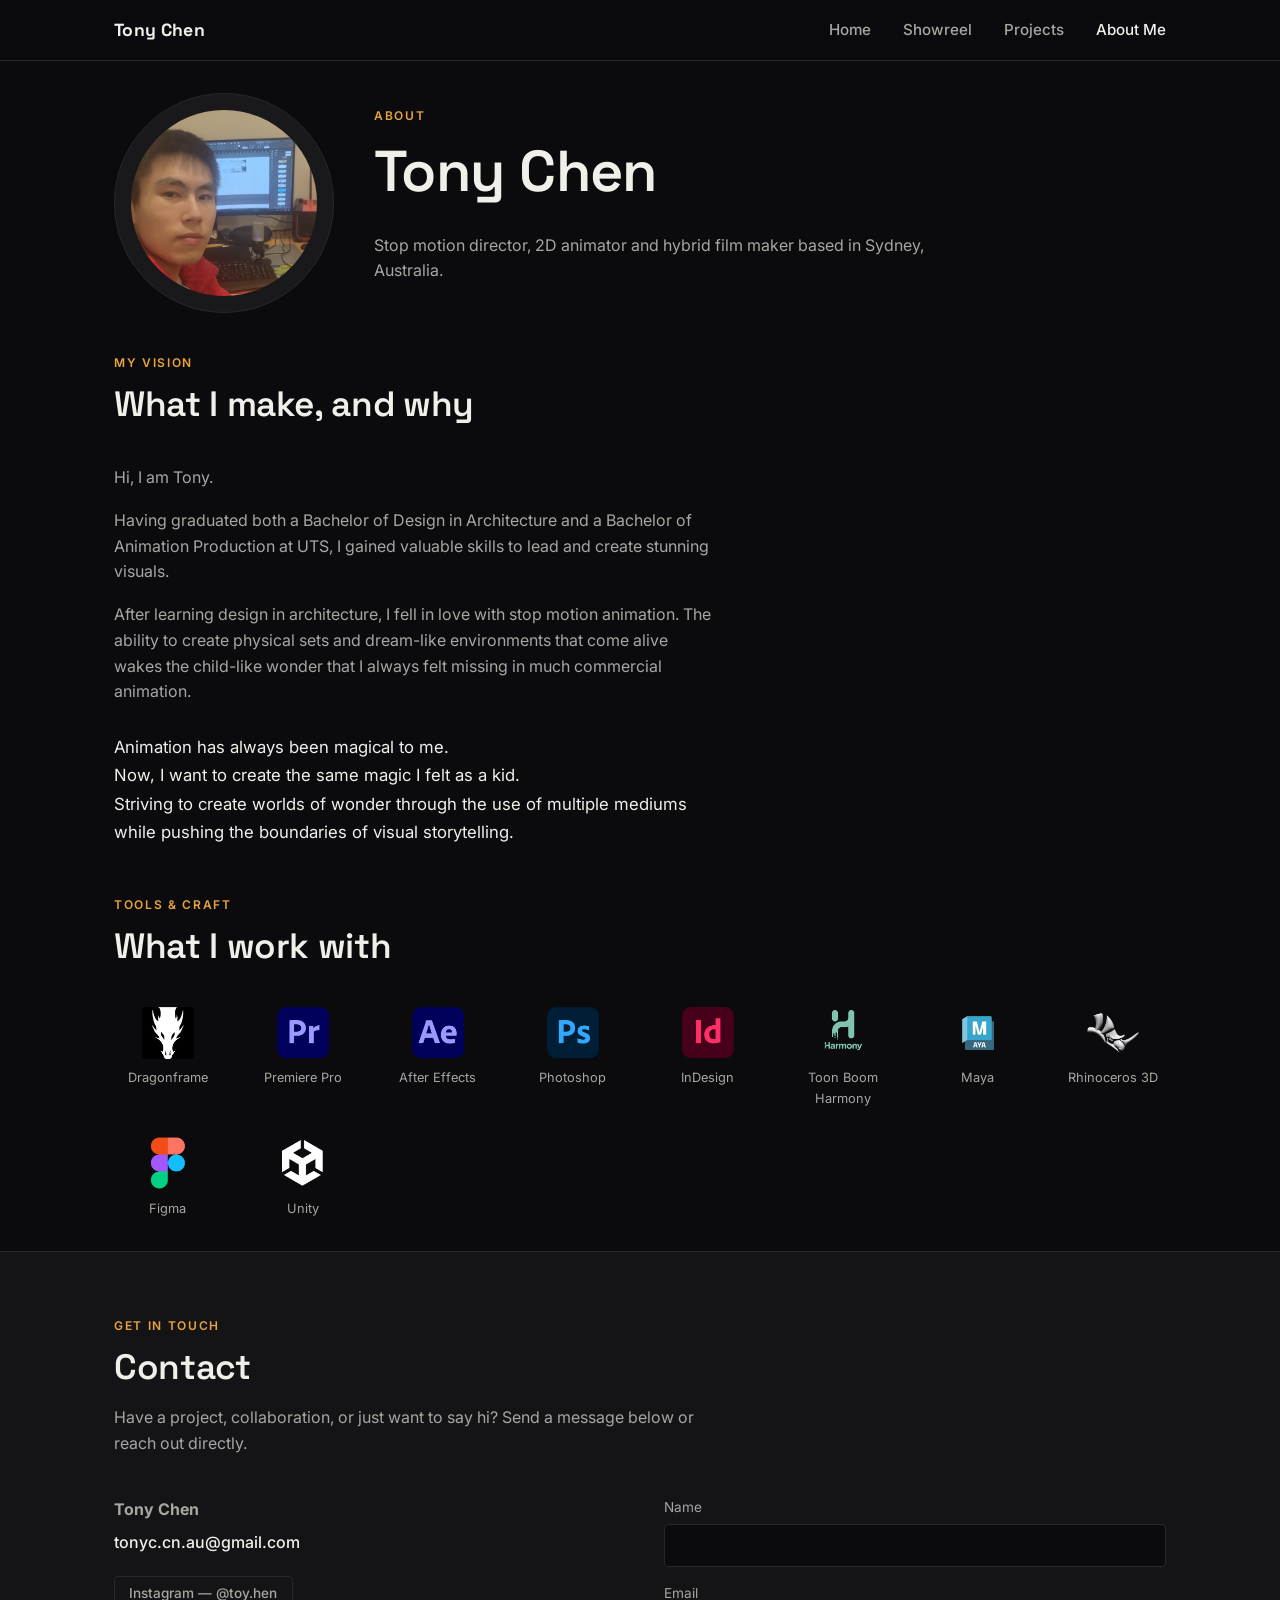
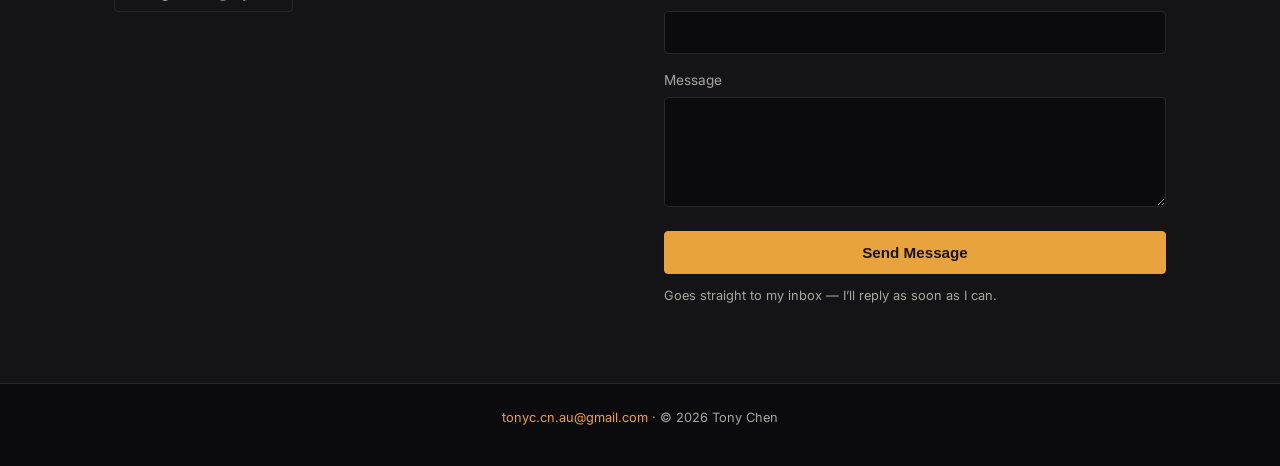
==== commit 8ff89f9f: "Spell "stop motion" unhyphenated, rename Show Reel to Showreel Two consistency passes plus a scrubbe" ====
--- a/about.html
+++ b/about.html
@@ -5,9 +5,9 @@
 <meta name="viewport" content="width=device-width, initial-scale=1.0">
 <title>About — Tony Chen</title>
 <meta name="description" content="About Tony Chen — stop motion, 2D animation and hybrid film maker.">
-<!-- og:image paths are relative. Once the site has a domain, make the og:/twitter:
-     URLs absolute — some scrapers will not resolve a relative one. -->
+<!-- og: URLs are ABSOLUTE and must stay that way — see the note in index.html. -->
 <meta property="og:type" content="profile">
+<meta property="og:url" content="https://toyhen.github.io/Tony/about.html">
 <meta property="og:title" content="About — Tony Chen">
 <meta property="og:description" content="Stop motion director, 2D animator and hybrid film maker based in Sydney, Australia.">
 <!-- This page's card is the portrait, not the Vinci's Voyage hero frame the other
@@ -15,7 +15,7 @@
      a purpose-cut 1200x630 (the platform standard) rather than a reuse of the
      round about-portrait.jpg, because a square gets centre-cropped to 1.91:1 and
      would lose the top and bottom of his head. -->
-<meta property="og:image" content="images/about-og.jpg">
+<meta property="og:image" content="https://toyhen.github.io/Tony/images/about-og.jpg">
 <meta property="og:image:width" content="1200">
 <meta property="og:image:height" content="630">
 <meta property="og:image:alt" content="Tony Chen at his desk">
@@ -32,7 +32,7 @@
     <button class="nav-toggle" aria-label="Toggle navigation" aria-expanded="false">&#9776;</button>
     <ul class="nav-links">
       <li><a href="index.html">Home</a></li>
-      <li><a href="reel.html">Show Reel</a></li>
+      <li><a href="reel.html">Showreel</a></li>
       <li><a href="projects.html">Projects</a></li>
       <li><a href="about.html" aria-current="page">About Me</a></li>
     </ul>
@@ -64,7 +64,7 @@
         Bachelor of Animation Production at UTS, I gained valuable skills to
         lead and create stunning visuals.</p>
 
-      <p>After learning design in architecture, I fell in love with stop-motion
+      <p>After learning design in architecture, I fell in love with stop motion
         animation. The ability to create physical sets and dream-like
         environments that come alive wakes the child-like wonder that I always
         felt missing in much commercial animation.</p>
--- a/css/style.css
+++ b/css/style.css
@@ -245,6 +245,11 @@
   margin-bottom: 2.5rem;
   max-width: 60ch;
 }
+/* The block's own margin owns the spacing below it. Without this the trailing
+   paragraph adds its 1rem on top of that 2.5rem, so a section head sat 56px
+   clear of its first body paragraph while paragraphs after it sat 16px apart —
+   the head read as detached from the section it introduces. */
+.section-head > p:last-child { margin-bottom: 0; }
 
 /* ---------- Video embed ---------- */
 .video-frame {
@@ -524,6 +529,13 @@
 /* ---------- Progression scrubber ---------- */
 .scrubber { margin-top: 1.5rem; }
 
+/* `data-scrub-bare` — the track without its viewer. Only the case study on the
+   site itself uses this, where the control is the subject rather than the
+   thing it drives. The trackwrap's own margin assumes a viewer sits above it,
+   so it is dropped here; script.js also skips loading any stage media. */
+.scrubber.is-bare .scrub-viewer { display: none; }
+.scrubber.is-bare .scrub-trackwrap { margin-top: 0; }
+
 .scrub-viewer {
   position: relative;
   aspect-ratio: 16 / 10;
@@ -533,6 +545,13 @@
   display: grid;
   place-items: center;
   overflow: hidden;
+  /* Swipe the viewer to change stage (addSwipe in js/script.js). The browser
+     cancels a pointer gesture the moment it claims the touch for scrolling, so
+     it has to be told the horizontal axis belongs to us: pan-y keeps vertical
+     page scrolling native and hands sideways drags to the JS. Without this the
+     swipe works with a mouse and dies on a phone, which is the only place it
+     matters. */
+  touch-action: pan-y;
 }
 /* Position out of flow and pin to the box, then let object-fit letterbox.
    Percentage heights — `max-height: 100%` or `height: 100%` — do NOT resolve
@@ -733,6 +752,48 @@
 .scrubber.is-dragging .scrub-viewer img,
 .scrubber.is-dragging .node-dot { transition: none; }
 
+/* The blob that travels the rail while you drag.
+
+   It is a SEPARATE element, not the active dot moved. Dragging the active dot
+   away would leave a hole in the track where that stage should be, because the
+   dots are the timeline, not decoration. So all the dots stay put, and while
+   dragging `.is-blobbing` renders the active one hollow — there is exactly one
+   orange thing on screen and it is the one under your finger.
+
+   Mirrors .node-dot's own box so it matches whatever sizing is in effect. */
+.scrub-blob {
+  position: absolute;
+  left: 0;
+  top: 0;
+  width: 17px;
+  height: 17px;
+  border: 2px solid var(--accent);
+  background: var(--accent);
+  border-radius: 50%;
+  pointer-events: none;
+  opacity: 0;
+  z-index: 3;
+}
+.scrubber.is-blobbing .scrub-blob { opacity: 1; }
+.scrubber.is-blobbing .scrub-node[aria-current="true"] .node-dot {
+  background: var(--bg);
+  border-color: #3f4048;
+  transform: none;
+}
+/* Releasing it: springs home to the stage it landed on with a slight
+   overshoot. Only for the ~320ms after release — during the drag the blob has
+   no transition at all so it tracks the pointer exactly. The dots' own
+   transition is killed here so the hand-back (blob hides, dot re-fills) is a
+   single instant swap rather than a 150ms cross-fade with a visible gap. */
+.scrubber.is-settling .scrub-blob {
+  transition: transform 0.28s cubic-bezier(0.34, 1.56, 0.64, 1);
+}
+.scrubber.is-settling .node-dot { transition: none; }
+
+@media (prefers-reduced-motion: reduce) {
+  .scrub-blob { display: none; }
+}
+
 /* panning the track itself (background drag) */
 .scrubber.is-panning { user-select: none; }
 .scrubber.is-panning .scrub-nodes,
@@ -763,17 +824,26 @@
   border-radius: 4px;
 }
 
+/* The caption is height-locked to the tallest stage (lockReadoutHeight in
+   script.js), so every shorter stage leaves slack under the text. Centring
+   the caption in that box was tried and cut on 18 Aug 2026: it splits the
+   slack, but it also floats the caption away from the track it is describing,
+   and narrow screens have to dock it anyway — the longest caption wraps far
+   taller there, so the box is too big for centring to flatter. The bottom
+   rule stays: it closes the panel, so the reserved height reads as part of
+   the caption block rather than an unexplained gap before the next section. */
 .scrub-readout {
   display: flex;
   justify-content: space-between;
   align-items: baseline;
   gap: 1.5rem;
   margin-top: 1.5rem;
-  padding-top: 1.1rem;
+  padding-block: 1.1rem;
   border-top: 1px solid var(--card-border);
+  border-bottom: 1px solid var(--card-border);
 }
 .scrub-readout h3 { margin: 0 0 0.25rem; font-size: 1.05rem; }
-.scrub-readout p { margin: 0; font-size: 0.9rem; max-width: 62ch; }
+.scrub-readout p { margin: 0; font-size: 0.9rem; max-width: 72ch; }  /* wider measure than the site default: a narrow column wraps the longest caption taller, and the tallest is what every stage reserves */
 .scrub-count {
   color: var(--accent);
   font-size: 0.8rem;
@@ -827,7 +897,7 @@
 }
 /* ---------- frame strip ----------
    Consecutive captured frames laid out in order. Where .compare stacks layers
-   on one frame, this lays single frames out along time — the stop-motion half
+   on one frame, this lays single frames out along time — the stop motion half
    of the film has no layers to pull apart, only exposures. A fixed column count
    rather than auto-fit, because the frames must divide evenly or the sequence
    reads as a ragged block. Three rather than four: the change between adjacent
@@ -967,6 +1037,14 @@
 @media (prefers-reduced-motion: reduce) {
   .mediagrid .frame-dot::before { transition: none; }
 }
+/* Multi-frame tiles swipe between frames, and the enlarged view swipes too.
+   Same reason as .scrub-viewer above: pan-y leaves vertical scrolling to the
+   page and gives the horizontal axis to the JS, which is the difference
+   between the gesture working on a phone and being cancelled on contact.
+   Scoped to [data-frames] so a single still or a clip is untouched. */
+.mediagrid figure[data-frames],
+.lightbox-inner { touch-action: pan-y; }
+
 .mediagrid figure.is-zoomable { cursor: zoom-in; }
 .mediagrid figure:hover,
 .mediagrid figure:focus-visible {
@@ -1314,6 +1392,11 @@
   grid-template-columns: repeat(auto-fit, minmax(260px, 1fr));
   gap: 1.5rem;
   margin-top: 1.5rem;
+  /* Matches margin-top. Without it a paragraph following a *visible* grid sat
+     flush against the cards with no gap at all. The scrubber source grids are
+     [hidden] (display:none), so this only affects grids used as real content
+     and the no-JS fallback. */
+  margin-bottom: 1.5rem;
 }
 /* `display: grid` above would otherwise beat the UA rule for [hidden],
    leaving the source list visible after the scrubber replaces it. */
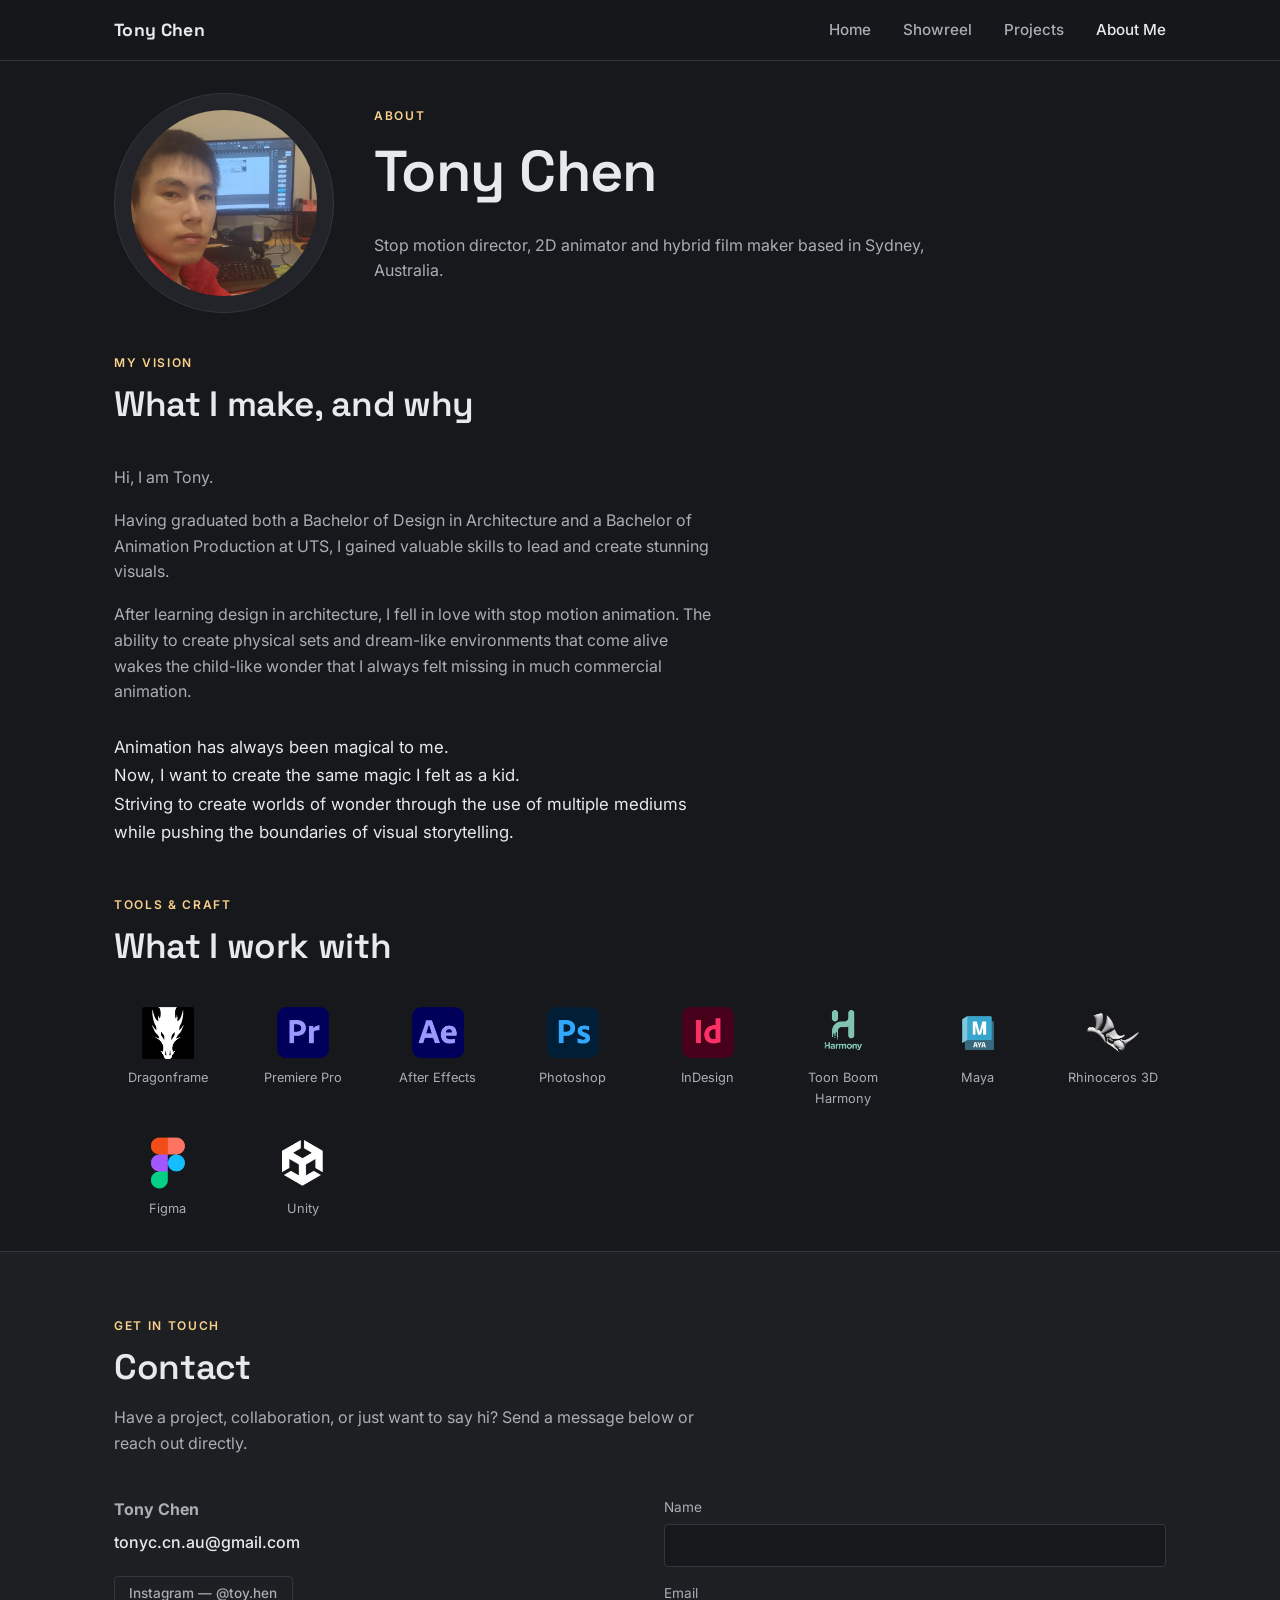
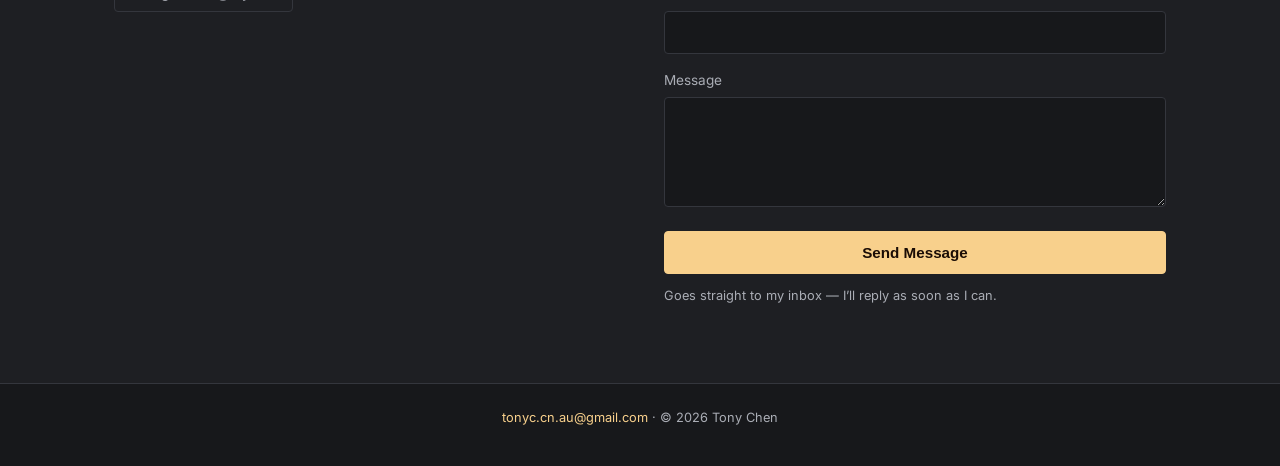
==== commit 5f5bd386: "Give mini works the standard page opening; tokenise the section-head gap MINI WORKS OPENED DIFFERENT" ====
--- a/about.html
+++ b/about.html
@@ -75,7 +75,7 @@
         while pushing the boundaries of visual storytelling.</p>
     </div>
 
-    <div class="section-head" style="margin-top: 3rem;">
+    <div class="section-head is-spaced">
       <p class="eyebrow">Tools &amp; Craft</p>
       <h2>What I work with</h2>
     </div>
--- a/css/style.css
+++ b/css/style.css
@@ -1,15 +1,36 @@
 /* ---------- Design tokens ---------- */
 :root {
-  --bg: #0b0b0d;
-  --bg-alt: #141416;
-  --card: #19191c;
-  --card-border: #28282c;
-  --text: #f1efe9;
-  --text-dim: #a8a6a0;
-  --accent: #e8a33d;
-  --accent-dim: #a97728;
+  --bg: #17181b;
+  --bg-alt: #1e1f23;
+  --card: #232429;
+  --card-border: #34363d;
+  --text: #e8e9ec;
+  --text-dim: #aaadb5;
+  --accent: #f8d08c;
+  --accent-dim: #dfab53;
+
+  /* --- added by redesign-lab/build.ps1 -------------------------------------
+     Channel triplets, so a scrim can follow its token instead of hardcoding
+     the ground.  rgb(var(--bg-rgb) / 0.6) == the old rgba() form.        */
+  --bg-rgb: 23 24 27;
+  --accent-rgb: 248 208 140;
+  --text-rgb: 232 233 236;
+
+  --accent-hi: #ffd999;    /* .btn-primary:hover - accent, lifted            */
+  --on-accent: #1a0c05;    /* text ON the accent - near-black, warm          */
+  --rule: #474a53;         /* the heavier border, above --card-border        */
+  --media-well: #0d0e10;   /* ground behind letterboxed media                */
+  --card-well: #0d0e10;    /* project-card media placeholder ground          */
   --max-width: 1100px;
   --radius: 4px;
+  /* Gap above a .section-head that opens a new block partway down a long page.
+     This was written inline 24 times across five pages as margin-top: 3rem,
+     with two 2.75rem outliers on vincis-voyage and tramsheds-joyride that were
+     drift rather than intent. One number now, and .is-spaced says which heads
+     it applies to -- it cannot be a sibling selector, because on a project page
+     the FIRST head in the container needs the gap (it follows the film) while
+     on about.html it does not (it follows the portrait). */
+  --section-gap: 3rem;
   font-size: 16px;
 }
 
@@ -64,7 +85,7 @@
   position: sticky;
   top: 0;
   z-index: 50;
-  background: rgba(11, 11, 13, 0.85);
+  background: rgb(var(--bg-rgb) / 0.85);
   backdrop-filter: blur(8px);
   border-bottom: 1px solid var(--card-border);
 }
@@ -163,12 +184,19 @@
    text sits low, where it is already at 0.85. The horizontal pass then settles
    the left so the subject on the right holds the eye.
 
-   THE EYEBROW IS THE BINDING CONSTRAINT, not the headings. It is --accent
-   (#e8a33d) over cloud that blows out to (255,159,123): orange on orange. At
-   0.60/0.34, worst case across every frame of the current clip is h1 11.58:1,
-   tagline 5.78:1, eyebrow 5.59:1. A lighter 0.45/0.18 would put the eyebrow at
-   4.53:1 — over the 4.5 line by a hair, which is too thin to ship when the
-   cloud brightness moves. Do not lighten this without re-measuring.
+   THE EYEBROW IS THE BINDING CONSTRAINT, not the headings. It is --accent over
+   cloud that blows out to (255,159,123) — warm text on warm cloud. Measured
+   worst-pixel across 58 sampled frames at 0.60/0.34: h1 5.87:1, tagline
+   4.73:1, eyebrow 4.77:1 (4.61 at 375px).
+
+   THE ACCENT IS WHY THE EYEBROW CLEARS, AND IT WAS CHOSEN FOR THAT. 27 Aug
+   2026 the palette moved to redesign-lab's A4. Rec-orange #ff6a2b — the
+   Dragonframe colour this direction started from — measures 3.69 here and
+   fails; #ff9166 is the same hue and saturation 12% lighter and measures 4.77.
+   Nothing that reads as a deeper orange clears the bar: #ff8c3a, barely
+   distinguishable from the old amber, still only reaches 4.47. So DO NOT
+   DARKEN OR SATURATE THE ACCENT without re-measuring the hero — this is the
+   one place on the site where the accent's lightness is load-bearing.
 
    MEASURE AGAINST REAL GLYPH BOXES, NOT ELEMENT BOXES. .eyebrow and h1 are
    block elements a full 1052px wide, while the eyebrow's text is only 257px of
@@ -184,8 +212,8 @@
   position: absolute;
   inset: 0;
   background:
-    linear-gradient(90deg, rgba(11,11,13,0.60) 0%, rgba(11,11,13,0.34) 42%, rgba(11,11,13,0) 75%),
-    linear-gradient(180deg, rgba(11,11,13,0.35) 0%, rgba(11,11,13,0.85) 78%, var(--bg) 100%);
+    linear-gradient(90deg, rgb(var(--bg-rgb) / 0.60) 0%, rgb(var(--bg-rgb) / 0.34) 42%, rgb(var(--bg-rgb) / 0) 75%),
+    linear-gradient(180deg, rgb(var(--bg-rgb) / 0.35) 0%, rgb(var(--bg-rgb) / 0.85) 78%, var(--bg) 100%);
   z-index: -1;
 }
 
@@ -226,9 +254,9 @@
 
 .btn-primary {
   background: var(--accent);
-  color: #1a1204;
-}
-.btn-primary:hover { background: #f2b654; }
+  color: var(--on-accent);
+}
+.btn-primary:hover { background: var(--accent-hi); }
 
 .btn-ghost {
   background: transparent;
@@ -245,11 +273,20 @@
   margin-bottom: 2.5rem;
   max-width: 60ch;
 }
+/* Opens a new block partway down a long page. See --section-gap. */
+.section-head.is-spaced { margin-top: var(--section-gap); }
 /* The block's own margin owns the spacing below it. Without this the trailing
    paragraph adds its 1rem on top of that 2.5rem, so a section head sat 56px
    clear of its first body paragraph while paragraphs after it sat 16px apart —
    the head read as detached from the section it introduces. */
 .section-head > p:last-child { margin-bottom: 0; }
+
+/* A one-sentence lede under a page h1 that sits DIRECTLY in the container --
+   the opening the five project pages use -- rather than inside a .section-head.
+   .section-head caps everything in it at 60ch, heading included, which is what
+   wrapped "Assorted Works & Studies" onto two lines on mini-works.html while
+   every sibling title stayed on one. This caps the paragraph only. */
+.page-lede { max-width: 60ch; }
 
 /* ---------- Video embed ---------- */
 .video-frame {
@@ -347,7 +384,7 @@
   z-index: 3;
   padding: 0.2rem 0.45rem;
   border-radius: 999px;
-  background: rgba(11, 11, 13, 0.72);
+  background: rgb(var(--bg-rgb) / 0.72);
   border: 1px solid var(--card-border);
   color: var(--text-dim);
   font-size: 0.62rem;
@@ -376,18 +413,169 @@
   .sheet-cell:hover img { transform: none; }
 }
 
+
+/* ---------- Page hero (a short banner for an interior page) ---------- */
+
+/* The still, short cousin of .hero. The projects page opened on grey text over
+   flat black, which was most of why it read as weaker than the Wix page it
+   replaced — that page opens on a full-bleed frame with the copy panelled over
+   it. DELIBERATELY NOT FULL HEIGHT: index.html already opens on a 62vh hero,
+   and two of those back to back read as a template rather than an arrival. */
+.page-hero {
+  position: relative;
+  min-height: 340px;
+  display: flex;
+  align-items: flex-end;
+  background: var(--bg-alt) center 45% / cover no-repeat;
+  isolation: isolate;
+  overflow: hidden;
+  border-bottom: 1px solid var(--card-border);
+}
+
+/* Two scrims, same structure and the same reasoning as .hero — read the long
+   note there before touching either.
+
+   THE TAGLINE IS THE BINDING CONSTRAINT HERE, not the eyebrow. That is the
+   opposite of the home page and it is worth understanding why: this banner is a
+   fixed-height band with a `cover` background, so the visible crop of the image
+   changes enormously with viewport width, and the three lit windows move around
+   inside the frame as it does. The eyebrow and h1 are short and stay over the
+   dark upper left at every width; the tagline is three lines reaching right
+   across the band, so it is the one that meets a window. Measuring the headings
+   alone would have shipped a page whose body copy sat at 2:1.
+
+   Worst case per element, real glyph boxes, over the composited pixels:
+     414   eyebrow 8.35   h1 15.12   tagline 6.80
+     600   eyebrow 8.23   h1 16.90   tagline 7.12
+     720   eyebrow 9.07   h1 16.91   tagline 7.24
+     890   eyebrow 9.08   h1 16.90   tagline 7.98
+     906   eyebrow 8.97   h1 16.27   tagline 7.65
+     1100  eyebrow 8.98   h1 16.27   tagline 7.91
+     1440  eyebrow 8.86   h1 16.25   tagline 7.73
+     1920  eyebrow 9.08   h1 16.82   tagline 7.70
+
+   The horizontal pass runs strong to 46% and only lets go after 78% because
+   that is where the copy column ends at the WIDEST viewports — above
+   --max-width the container stops growing and centres, so the text sits between
+   21% and 54% of the banner while the image still spans the whole thing. An
+   earlier version faded out by 48% and measured 2.06:1 on the tagline at 1920,
+   where the centre window lands exactly in that gap. */
+.page-hero::before {
+  content: "";
+  position: absolute;
+  inset: 0;
+  background:
+    linear-gradient(90deg, rgb(var(--bg-rgb) / 0.66) 0%, rgb(var(--bg-rgb) / 0.52) 46%, rgb(var(--bg-rgb) / 0.10) 78%, rgb(var(--bg-rgb) / 0) 100%),
+    linear-gradient(180deg, rgb(var(--bg-rgb) / 0.12) 0%, rgb(var(--bg-rgb) / 0.48) 72%, var(--bg) 100%);
+  z-index: -1;
+}
+
+/* padding-block, NOT the padding shorthand. Exactly the trap .hero-inner
+   documents: this element is `container page-hero-inner`, and .container's
+   `padding: 0 1.5rem` is the only thing holding the heading off the viewport
+   edge. A shorthand here lands later in the file and silently zeroes it, which
+   hides above --max-width because margin:auto supplies the inset there. */
+.page-hero-inner {
+  padding-block: 3.25rem 2.5rem;
+  width: 100%;
+}
+.page-hero h1 { margin-bottom: 0.5rem; }
+/* 46ch matches .hero-tagline on the home page, and here it is also LOAD
+   BEARING for contrast: it is what keeps the copy column clear of the centre
+   window at wide viewports. Widening it re-opens the 1920px failure. */
+.page-hero-tagline {
+  max-width: 46ch;
+  margin-bottom: 0;
+  color: var(--text-dim);
+  font-size: 1.02rem;
+}
+
+
+/* THE SCRIM HAS TO GET HEAVIER AS THE BANNER GETS NARROWER, which is the
+   opposite of what it looks like it should do. Two things happen at once below
+   900px: `cover` scales the image UP (the min-height starts driving the fit
+   instead of the width), which lifts the three lit windows into the text area;
+   and the copy stops being a column inside the banner and becomes the full
+   width of it, so the horizontal pass can no longer hold the text over dark
+   picture. The vertical pass has to carry it alone.
+
+   Without this block the tagline measures 1.46:1 at 375px and 2.29:1 at 720px —
+   not marginal, unreadable, with "Projects" sitting on a lit window. With it,
+   6.8:1 and better everywhere; the full sweep is in the note above. */
+@media (max-width: 900px) {
+  .page-hero::before {
+    background:
+      linear-gradient(90deg, rgb(var(--bg-rgb) / 0.60) 0%, rgb(var(--bg-rgb) / 0.45) 48%, rgb(var(--bg-rgb) / 0.30) 100%),
+      linear-gradient(180deg, rgb(var(--bg-rgb) / 0.40) 0%, rgb(var(--bg-rgb) / 0.88) 72%, var(--bg) 100%);
+  }
+}
+@media (max-width: 600px) {
+  .page-hero { min-height: 280px; }
+  .page-hero-inner { padding-block: 2.25rem 2rem; }
+}
+
+/* ---------- The projects list's ground ---------- */
+
+/* The Wix page ran a darkened photograph behind the whole project list, which
+   is what stopped its black reading as flat. This does the same job in CSS and
+   costs nothing: the band under the banner sits a shade above --bg and settles
+   back to it by the case study, with a faint warm bloom carrying the banner's
+   window light down into the first row. Alpha values are raw rgba for the same
+   reason .hero::before's are — a gradient stop needs the channel, not a token. */
+.projects-ground {
+  position: relative;
+  isolation: isolate;
+  padding-top: 2.75rem;
+}
+.projects-ground::before {
+  content: "";
+  position: absolute;
+  inset: 0;
+  z-index: -1;
+  pointer-events: none;
+  background:
+    radial-gradient(70% 42% at 22% 0%, rgb(var(--accent-rgb) / 0.055) 0%, rgb(var(--accent-rgb) / 0) 70%),
+    linear-gradient(180deg, var(--bg-alt) 0%, var(--bg) 42%);
+}
 /* ---------- Project grid ---------- */
+
+/* A band label with the rule running off to the right of it. The page is a set
+   of works plus one case study, and before this the h1 ran straight into h3
+   card titles with nothing naming the two groups — and nothing saying the
+   site's own card was a different kind of thing. */
+.project-band {
+  display: flex;
+  align-items: center;
+  gap: 1rem;
+  margin: 0 0 1.15rem;
+  font-family: "Inter", -apple-system, BlinkMacSystemFont, "Segoe UI", sans-serif;
+  font-size: 0.72rem;
+  font-weight: 600;
+  letter-spacing: 0.16em;
+  text-transform: uppercase;
+  color: var(--text-dim);
+}
+.project-band::after {
+  content: "";
+  flex: 1;
+  height: 1px;
+  background: var(--card-border);
+}
+.project-grid + .project-band { margin-top: 3.25rem; }
+/* A band can follow a lone wide card as well as a grid — "Client Work" sits
+   under the case study, which is an .project-card, not a .project-grid. */
+.project-card + .project-band { margin-top: 3.25rem; }
+
+/* TWO UP, NEVER THREE. Four cards divide evenly at 2 and 1 columns, so this
+   grid has no hole at any width — the five-card grid it replaced stranded the
+   last card alone on a row of its own at 3 up, which is what the layout looked
+   broken by. 340px is picked so the 1100px container lands on 2 x 512 and the
+   fold to one column happens at ~740px rather than on a tablet. Re-check the
+   arithmetic before adding a fifth film: 5 cards at 2 up strands one again. */
 .project-grid {
   display: grid;
-  grid-template-columns: repeat(auto-fit, minmax(280px, 1fr));
+  grid-template-columns: repeat(auto-fit, minmax(min(100%, 340px), 1fr));
   gap: 1.75rem;
-}
-
-/* Four cards at the default 280px land 3 up and strand the fourth on its own
-   row. Opt a four-card grid into 2 up, which divides evenly. projects.html has
-   five and is deliberately left on the default. */
-.project-grid.is-four {
-  grid-template-columns: repeat(auto-fit, minmax(min(100%, 420px), 1fr));
 }
 
 .project-card {
@@ -398,15 +586,61 @@
   overflow: hidden;
   display: flex;
   flex-direction: column;
-  transition: transform 0.18s ease, border-color 0.18s ease;
-}
-.project-card:hover { transform: translateY(-4px); border-color: var(--accent-dim); }
+  transition: transform 0.18s ease, border-color 0.18s ease, box-shadow 0.18s ease;
+}
+.project-card:hover,
+.project-card:focus-within {
+  transform: translateY(-4px);
+  border-color: var(--accent-dim);
+  box-shadow: 0 18px 34px -20px rgba(0, 0, 0, 0.95);
+}
+
+/* The thumb is what clips the zoom, and it exists only for that. The media div
+   cannot clip its own scale — the background-image is on that element, so
+   scaling it scales the element, and .project-card's overflow clips at the CARD
+   edge, which would let an enlarged frame ride over the text below it.
+   The div must stay EMPTY and keep project-card-media as its whole class
+   attribute: tools/lib/asset-scan.ps1 finds card slots with a literal
+   `<div class="project-card-media"[^>]*></div>`. A wrapper around it is fine. */
+.project-card-thumb {
+  position: relative;
+  overflow: hidden;
+}
 
 .project-card-media {
   aspect-ratio: 16 / 10;
-  background: #0f0f11 center / cover no-repeat;
+  background: var(--card-well) center / cover no-repeat;
   position: relative;
-}
+  transition: transform 0.6s cubic-bezier(0.2, 0.7, 0.3, 1);
+}
+.project-card:hover .project-card-media,
+.project-card:focus-within .project-card-media { transform: scale(1.05); }
+
+
+/* A clip on a card is a bonus on top of the still, never the card itself —
+   the same contract a sheet cell has. It lives inside .project-card-media so
+   the hover zoom carries the clip and the still together, with the still
+   showing underneath as its poster: there is no `poster` attribute anywhere
+   here because the card's own background-image IS the poster. That also means
+   a clip should be a moment from the same setup as the still, or the card
+   changes subject under the pointer. */
+.project-card-media video {
+  position: absolute;
+  inset: 0;
+  width: 100%;
+  height: 100%;
+  object-fit: cover;
+  opacity: 0;
+  transition: opacity 0.3s ease;
+  pointer-events: none;
+}
+.project-card-media video.is-playing { opacity: 1; }
+
+/* The case card presents its screenshot `contain` on a panel rather than
+   cover-cropped, so a clip there has to match or it would jump shape the
+   moment it started. No card uses this yet; it is here so the first one that
+   does not have to rediscover it. */
+.project-card.is-case .project-card-media video { object-fit: contain; }
 
 .project-card-media.no-image {
   display: flex;
@@ -418,13 +652,29 @@
 }
 
 .project-card-body {
-  padding: 1.25rem 1.4rem 1.5rem;
+  padding: 1.1rem 1.4rem 1.35rem;
   flex: 1;
   display: flex;
   flex-direction: column;
 }
 
-.project-card-body h3 { margin-bottom: 0.35rem; }
+/* The medium is the most identifying fact about a piece, so it rides above the
+   title in the site's existing eyebrow vocabulary rather than sitting as the
+   first of five identical rows below it.
+
+   IT KEEPS THE EYEBROW'S OWN --accent. The obvious-looking --accent-dim scores
+   4.47:1 on --card, which is an AA failure at this size; only size and spacing
+   are tuned here. */
+.project-card-body .eyebrow {
+  margin: 0 0 0.35rem;
+  font-size: 0.66rem;
+  letter-spacing: 0.13em;
+}
+
+.project-card-body h3 {
+  margin-bottom: 0;
+  font-size: 1.35rem;
+}
 
 .project-card-body a.card-link {
   color: var(--text);
@@ -445,15 +695,173 @@
   outline-offset: 2px;
 }
 
+/* A two-column slate, not five "Label: value" rows. The rows put "AI Use: None"
+   at the same weight as the credit above it and repeated one long role verbatim
+   on three cards; splitting the label off lets it drop to a whisper and halves
+   the block's height, which keeps the frame the biggest thing on the card. */
 .project-meta {
-  list-style: none;
-  padding: 0;
-  margin: 0.75rem 0 0;
+  display: grid;
+  grid-template-columns: repeat(2, minmax(0, 1fr));
+  gap: 0.75rem 1.25rem;
+  /* TOP-anchored, not `margin: auto 0 0`. Bottom-anchoring made the card
+     bottoms agree and let the slate's TOP float with however many lines the
+     values wrapped to, so the hairline rule sat at a different height in each
+     card of a row — 19px apart on the first row, 37px on the second. Anchored
+     to the title instead, the rule and the first label row line up across a
+     row whatever the values do; the slack falls at the card's bottom, where it
+     is empty space nobody can see. */
+  margin: 1.15rem 0 0;
+  padding: 0.95rem 0 0;
+  border-top: 1px solid var(--card-border);
+}
+.project-meta > div { min-width: 0; }
+.project-meta dt {
+  font-size: 0.62rem;
+  font-weight: 600;
+  letter-spacing: 0.12em;
+  text-transform: uppercase;
+  color: var(--text-dim);
+  line-height: 1.4;
+}
+/* RESERVE TWO LINES PER VALUE. With the slate top-anchored the rule and the
+   first label row already line up; this is what lines up the SECOND row too,
+   by stopping a one-line value ("Director") sitting shorter than a two-line one
+   ("Project Leader, Direction & Production") beside it.
+
+   Two lines, not three: three would align the narrow 2-up widths as well, but
+   it costs every card 37px of empty slate at desktop size to fix a band only
+   ~60px wide. A value that runs to three lines drops the second label row by
+   18px in that band and nothing else moves — the rule stays put, which is the
+   part the eye actually reads. */
+.project-meta dd {
+  margin: 0;
+  min-height: 2.7em;      /* two lines at the line-height below */
   font-size: 0.85rem;
-  color: var(--text-dim);
-}
-.project-meta li { margin-bottom: 0.2rem; }
-.project-meta span { color: var(--text); font-weight: 500; }
+  font-weight: 500;
+  line-height: 1.35;
+  color: var(--text);
+}
+
+/* The site's own card is not a film, and the page used to say so only by being
+   the fifth card in a row of four. Full width and laid on its side, it reads as
+   an appendix to the work instead of a fifth piece of it — and the four films
+   above it tile with no hole. */
+/* THIS LAYOUT IS SHARED BY TWO BANDS, not just the case study — .is-upcoming
+   uses it too. A band holding ONE card cannot use .project-grid: auto-fit
+   collapses the empty track and the lone card stretches to full width anyway,
+   with none of the panel treatment. So a lone card is wide by construction and
+   the modifier that makes it lone is what carries the meaning. */
+/* .is-wide is the same full-width, two-column card as .is-case and
+   .is-upcoming, and deliberately NOT either of them: it takes the layout and
+   leaves the contained-on-a-panel thumb treatment below, because a mini-works
+   card is a collage of film frames and drawings rather than a screenshot or a
+   product sheet. A card alone in its own band has to be full width — dropped
+   into .project-grid it would sit stranded on a 2-up row, which is the hole
+   the four-film grid exists to avoid. */
+.project-card.is-case,
+.project-card.is-upcoming,
+.project-card.is-wide {
+  display: grid;
+  grid-template-columns: minmax(0, 1fr) minmax(0, 1fr);
+  align-items: stretch;
+}
+/* A UI screenshot is not a film frame: contained on a panel it reads as a
+   screenshot, where a cover-crop reads as a badly framed photograph. The same
+   is true of a product sheet — Panda Sports' card is a garment mockup on white,
+   which cover-cropped would read as a badly framed photograph of a shirt. */
+.project-card.is-case .project-card-thumb,
+.project-card.is-upcoming .project-card-thumb {
+  background: var(--bg-alt);
+  padding: 1.3rem;
+  border-right: 1px solid var(--card-border);
+}
+.project-card.is-case .project-card-media,
+.project-card.is-upcoming .project-card-media { background-size: contain; }
+.project-card.is-case .project-card-body,
+.project-card.is-upcoming .project-card-body { justify-content: center; }
+.project-card.is-case .project-meta { margin-top: 1.25rem; }
+
+@media (max-width: 820px) {
+  .project-card.is-case,
+  .project-card.is-upcoming,
+  .project-card.is-wide { grid-template-columns: 1fr; }
+  .project-card.is-case .project-card-thumb,
+  .project-card.is-upcoming .project-card-thumb {
+    border-right: 0;
+    border-bottom: 1px solid var(--card-border);
+  }
+}
+
+/* ---------- A project that has no page yet ---------- */
+
+/* A placeholder card, for work that is cleared to show but not written up. It
+   carries NO link and NO meta slate, and both of those are the point rather
+   than omissions: nothing on this site records Panda Sports' role, date or
+   location, and a marked gap beats a confident guess. What the card does say
+   is measured off the files it is built from.
+
+   The border goes dashed to read as a slot not yet filled, and the card is
+   INERT — no lift, no zoom on the media. The other five cards lift because
+   they go somewhere; this one would be promising a click that does not exist.
+   Adding the page later is deleting .is-upcoming, restoring the slate and
+   wrapping the h3 in the usual a.card-link. */
+.project-card.is-upcoming {
+  border-style: dashed;
+}
+.project-card.is-upcoming:hover,
+.project-card.is-upcoming:focus-within {
+  transform: none;
+  border-color: var(--card-border);
+  box-shadow: none;
+}
+.project-card.is-upcoming:hover .project-card-media,
+.project-card.is-upcoming:focus-within .project-card-media { transform: none; }
+
+/* The mockup is a white product sheet — full strength it is the brightest
+   thing on the page by a distance, and it would pull the eye straight past
+   four finished films to the one piece of work that is not ready. Settling it
+   toward the panel is what keeps a placeholder reading as a placeholder. */
+.project-card.is-upcoming .project-card-media { opacity: 0.85; }
+
+/* Same corner-badge vocabulary as .sheet-motion: the marker belongs on the
+   picture, where the eye lands first, not buried in the body copy. */
+.card-status {
+  position: absolute;
+  top: 1.3rem;
+  left: 1.3rem;
+  z-index: 1;
+  margin: 0;
+  padding: 0.3rem 0.6rem;
+  border-radius: var(--radius);
+  background: var(--accent);
+  color: var(--on-accent);
+  font-family: "Inter", -apple-system, BlinkMacSystemFont, "Segoe UI", sans-serif;
+  font-size: 0.62rem;
+  font-weight: 700;
+  letter-spacing: 0.13em;
+  text-transform: uppercase;
+}
+
+/* Stands in for .project-meta, and takes that block's top rule so the card
+   keeps the same shape as the ones beside it. */
+.project-note {
+  margin: 1.15rem 0 0;
+  padding: 0.95rem 0 0;
+  border-top: 1px solid var(--card-border);
+  max-width: 46ch;
+  font-size: 0.92rem;
+  line-height: 1.55;
+  color: var(--text-dim);
+}
+
+@media (prefers-reduced-motion: reduce) {
+  .project-card,
+  .project-card-media { transition: none; }
+  .project-card:hover,
+  .project-card:focus-within { transform: none; }
+  .project-card:hover .project-card-media,
+  .project-card:focus-within .project-card-media { transform: none; }
+}
 
 /* ---------- Project detail page ---------- */
 .project-hero-media { margin-bottom: 2rem; }
@@ -511,6 +919,33 @@
 }
 .meta-item .eyebrow { display: block; margin-bottom: 0.3rem; }
 .meta-item p { margin: 0; color: var(--text); }
+
+/* TWO UP ON A PHONE, NOT FIVE STACKED. minmax(160px) needs 344px of inner
+   width for a second column, and a 375px screen leaves 279 -- so the slate
+   collapsed to one item per row and ran 394px tall, 48% of an 812px screen,
+   before a visitor saw any work at all. That is every project page, not just
+   mini-works: measured identically on vincis-voyage.
+
+   100px is set by the NARROWEST phone, not by 375. At 320px the slate has only
+   235.2px inside it, so two columns leave 109.6 each -- a 120px floor collapsed
+   them to one (measured: 349px tall) and even 110 missed by 0.4px. 100 clears
+   it with room to spare and changes nothing higher up: three columns at 375
+   would need 332px against 290.4 available, so it stays two, and 480 keeps its
+   three. The gap and padding come in with it because at this width they were
+   sized for a single column and read as a lot of air around very little.
+
+   KNOWN AND ACCEPTED: crossing 480 upward the slate gets ~69px TALLER, because
+   the base 160px floor gives only two columns until about 624px. Both sides
+   are fine to look at and nobody meets the seam without dragging a window
+   across that exact pixel; the alternative is a second floor for tablets,
+   which is more machinery than the problem deserves. */
+@media (max-width: 480px) {
+  .meta-grid {
+    grid-template-columns: repeat(auto-fit, minmax(100px, 1fr));
+    gap: 1rem;
+    padding: 1.1rem;
+  }
+}
 
 .gallery {
   display: grid;
@@ -737,7 +1172,7 @@
   height: 17px;
   border-radius: 50%;
   background: var(--bg);
-  border: 2px solid #3f4048;
+  border: 2px solid var(--rule);
   transition: border-color 0.15s ease, background 0.15s ease, transform 0.15s ease;
   cursor: grab;
   /* claim the gesture so a touch-drag on a dot scrubs instead of
@@ -777,7 +1212,7 @@
 .scrubber.is-blobbing .scrub-blob { opacity: 1; }
 .scrubber.is-blobbing .scrub-node[aria-current="true"] .node-dot {
   background: var(--bg);
-  border-color: #3f4048;
+  border-color: var(--rule);
   transform: none;
 }
 /* Releasing it: springs home to the stage it landed on with a slight
@@ -893,7 +1328,7 @@
   width: 100%;
   aspect-ratio: var(--compare-ratio, 16 / 9);
   object-fit: cover;
-  background: #111;
+  background: var(--media-well);
 }
 /* ---------- frame strip ----------
    Consecutive captured frames laid out in order. Where .compare stacks layers
@@ -935,7 +1370,7 @@
   font-size: 0.6rem;
   letter-spacing: 0.08em;
   color: var(--text);
-  background: rgba(11, 11, 13, 0.74);
+  background: rgb(var(--bg-rgb) / 0.74);
   padding: 0.16rem 0.42rem;
   border-top-right-radius: var(--radius);
 }
@@ -1019,8 +1454,8 @@
   width: 5px;
   height: 5px;
   border-radius: 50%;
-  background: rgba(11, 11, 13, 0.55);
-  box-shadow: 0 0 0 1px rgba(241, 239, 233, 0.45);
+  background: rgb(var(--bg-rgb) / 0.55);
+  box-shadow: 0 0 0 1px rgb(var(--text-rgb) / 0.45);
   transition: background 0.2s ease, box-shadow 0.2s ease, transform 0.2s ease;
 }
 .mediagrid .frame-dot.is-on::before {
@@ -1057,7 +1492,7 @@
   width: 100%;
   aspect-ratio: var(--tile-ratio, 1 / 1);
   object-fit: cover;
-  background: #111;
+  background: var(--media-well);
 }
 .mediagrid figcaption {
   display: flex;
@@ -1084,7 +1519,7 @@
   z-index: 200;
   display: grid;
   place-items: center;
-  background: rgba(11, 11, 13, 0.93);
+  background: rgb(var(--bg-rgb) / 0.93);
   padding: 6vmin 5vmin;
 }
 .lightbox[hidden] { display: none; }
@@ -1098,7 +1533,7 @@
   height: auto;
   margin: 0 auto;
   border-radius: var(--radius);
-  background: #111;
+  background: var(--media-well);
 }
 .lightbox-cap {
   margin: 0.9rem 0 0;
@@ -1151,7 +1586,7 @@
   border: 1px solid var(--card-border);
   border-radius: var(--radius);
   overflow: hidden;
-  background: #111;
+  background: var(--media-well);
   line-height: 0;
 }
 .step-viewer video {
@@ -1168,7 +1603,7 @@
   letter-spacing: 0.1em;
   line-height: 1;
   color: var(--text);
-  background: rgba(11, 11, 13, 0.72);
+  background: rgb(var(--bg-rgb) / 0.72);
   padding: 0.3rem 0.5rem;
 }
 .step-stamp { top: 0; left: 0; border-bottom-right-radius: var(--radius); }
@@ -1303,7 +1738,7 @@
   width: 100%;
   aspect-ratio: var(--result-ratio, 16 / 9);
   object-fit: cover;
-  background: #111;
+  background: var(--media-well);
 }
 /* a portrait clip at full column width is overwhelming; keep it to a strip */
 .framestrip-result.is-portrait { max-width: 380px; }
@@ -1483,7 +1918,7 @@
 }
 .moment p { margin-bottom: 0; font-size: 0.92rem; }
 .moment.is-night { --moment-accent: #7f9bd4; }
-.moment.is-dawn  { --moment-accent: #e8a33d; }
+.moment.is-dawn  { --moment-accent: var(--accent); }
 
 /* .tag-row / .tag are currently unused - the mood-word rows came out of the
    moment cards on 10 Aug 2026 when the stills went in. Kept so they can go
@@ -1678,8 +2113,15 @@
 }
 
 /* status callout */
+/* margin-bottom matches margin-top. It was 0 until 20 Aug 2026, which never
+   showed because every callout was the last thing before .project-nav — the
+   case study's "who is writing" note is the first one to sit mid-page, and the
+   paragraph under it started flush against the box edge. The other four are
+   followed by another callout (collapses to 2.5rem, unchanged) or by
+   .project-nav (3rem wins, unchanged), so nothing else moves. */
 .callout {
   margin-top: 2.5rem;
+  margin-bottom: 2.5rem;
   padding: 1.4rem 1.6rem;
   background: var(--card);
   border: 1px solid var(--card-border);
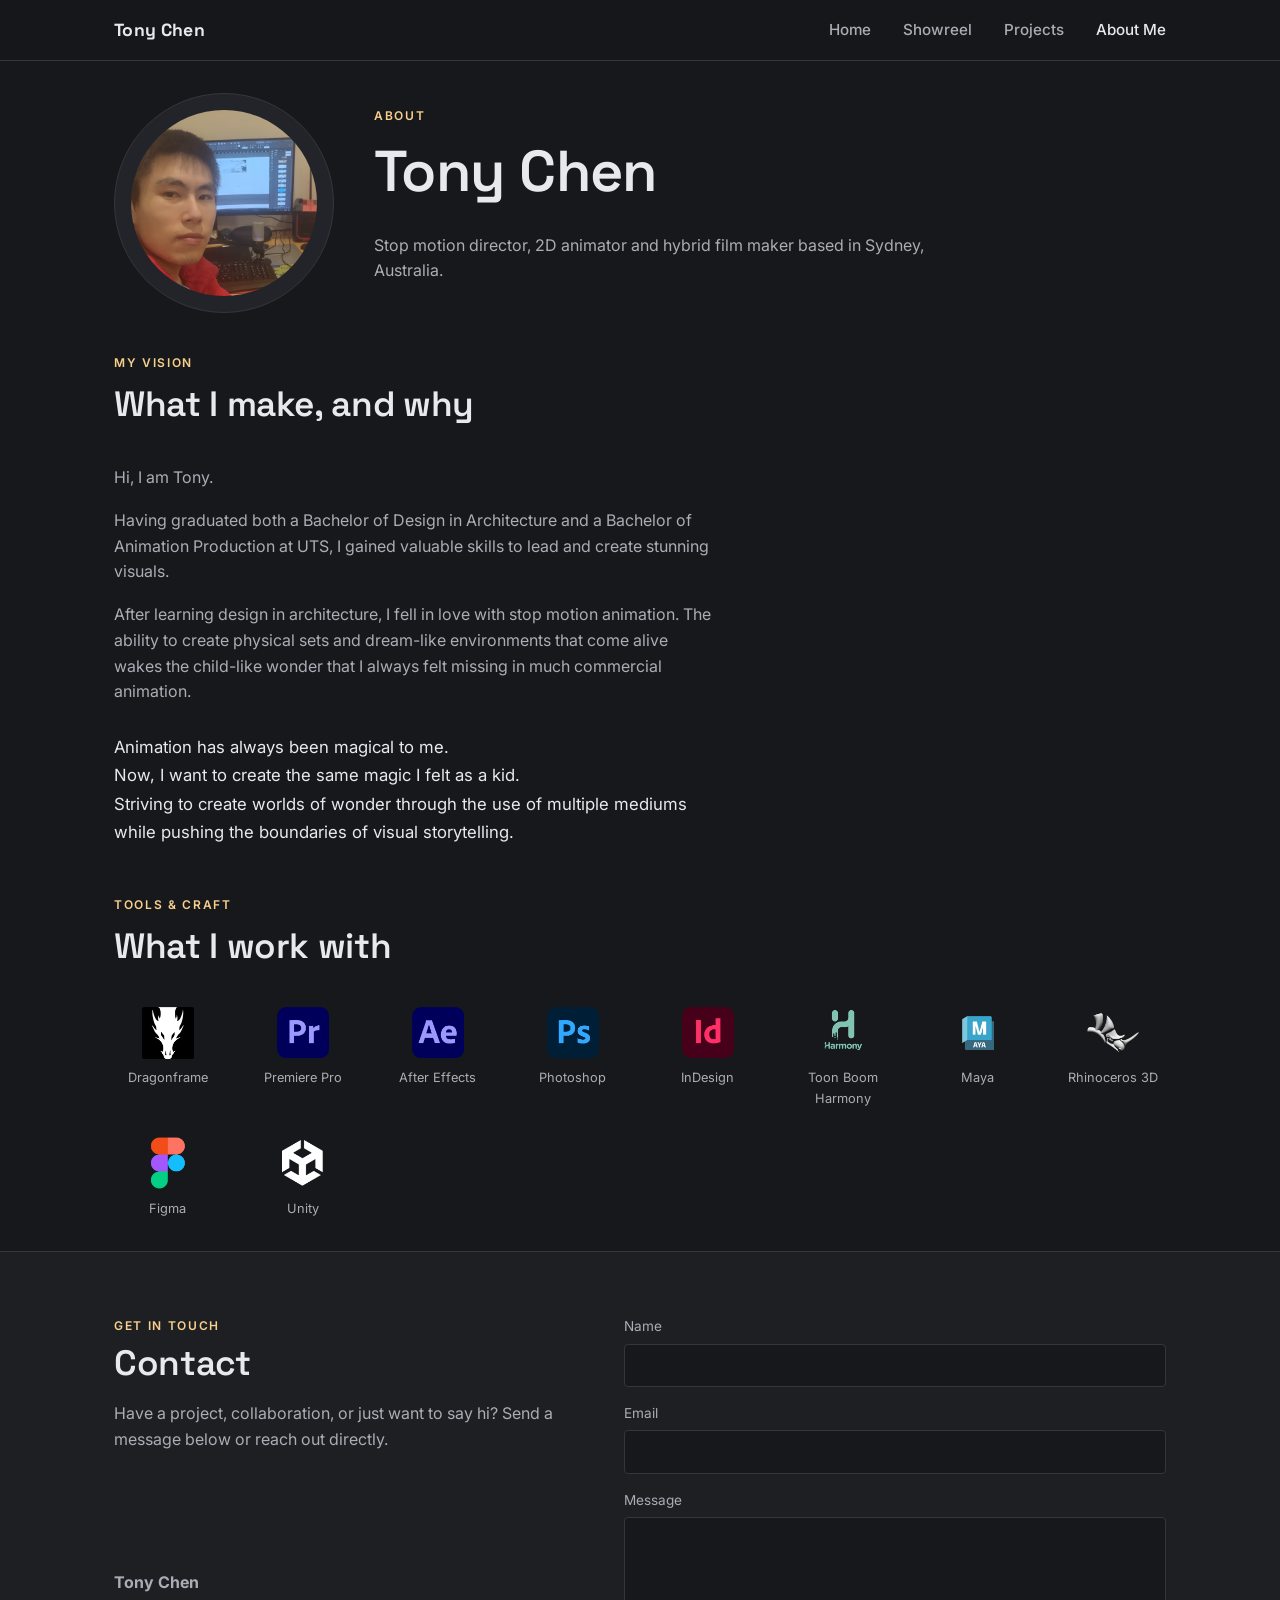
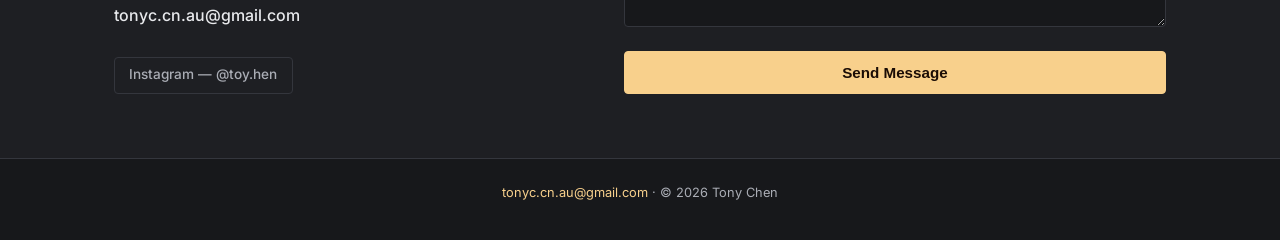
==== commit e2d988e4: "Fix two eyebrows, end reel.html like its peers, and reshape the contact block AN EYEBROW THAT ONLY R" ====
--- a/about.html
+++ b/about.html
@@ -133,15 +133,26 @@
 
 <section class="contact" id="contact">
   <div class="container">
-    <div class="section-head">
-      <p class="eyebrow">Get in touch</p>
-      <h2>Contact</h2>
-      <p>Have a project, collaboration, or just want to say hi? Send a message
-        below or reach out directly.</p>
-    </div>
-
+    <!-- THE HEADING LIVES IN THE LEFT COLUMN, which is where index.html,
+         projects.html and reel.html have always kept it — their eyebrow and h2
+         sit inside .contact-details. about.html was the only page hoisting it
+         into a .section-head above the grid, and that is what made this block
+         read as an awkward shape: the head is capped at 60ch, so it left a
+         494x140 hole to its right, while the short details column left another
+         260x305 hole below it. Two voids, diagonal from each other.
+
+         Putting it back in the column lets the form rise beside it and fills
+         both. It is a structural fix, not a new layout — the other three pages
+         are the pattern. -->
     <div class="contact-grid">
       <div class="contact-details">
+        <div class="section-head">
+          <p class="eyebrow">Get in touch</p>
+          <h2>Contact</h2>
+          <p>Have a project, collaboration, or just want to say hi? Send a
+            message below or reach out directly.</p>
+        </div>
+
         <p><strong>Tony Chen</strong></p>
         <p><a href="mailto:tonyc.cn.au@gmail.com">tonyc.cn.au@gmail.com</a></p>
         <div class="social-links">
@@ -175,7 +186,6 @@
                any submission that arrives with _gotcha set. -->
           <input type="text" name="_gotcha" tabindex="-1" autocomplete="off" aria-hidden="true" style="display:none">
           <button type="submit" class="btn btn-primary">Send Message</button>
-          <p class="form-note">Goes straight to my inbox &mdash; I&rsquo;ll reply as soon as I can.</p>
         </form>
       </div>
     </div>
--- a/css/style.css
+++ b/css/style.css
@@ -423,6 +423,19 @@
    and two of those back to back read as a template rather than an arrival. */
 .page-hero {
   position: relative;
+  /* THE BARE `section { padding: 4rem 0 }` LANDS ON THIS TOO, and it made the
+     banner 65px taller than it is written to be: 64 + 276 + 64 + 1 = 405px, so
+     `min-height` never even engaged and the band was 55% empty. Tony, 1 Sep
+     2026: "this banner feels a little bit too tall?"
+
+     Same fault `.bandgroup` on this page already documents -- anything wrapped
+     in a <section> inherits that padding whether or not it wants it, and here
+     it stacked on top of .page-hero-inner's own padding-block. The tell was
+     105px of dead space UNDER the tagline against the 40px the inner asks for.
+
+     Zeroing it hands the height back to min-height, which is the number the
+     scrim and the contrast sweep below were tuned against. */
+  padding: 0;
   min-height: 340px;
   display: flex;
   align-items: flex-end;
@@ -444,15 +457,27 @@
    across the band, so it is the one that meets a window. Measuring the headings
    alone would have shipped a page whose body copy sat at 2:1.
 
-   Worst case per element, real glyph boxes, over the composited pixels:
-     414   eyebrow 8.35   h1 15.12   tagline 6.80
-     600   eyebrow 8.23   h1 16.90   tagline 7.12
-     720   eyebrow 9.07   h1 16.91   tagline 7.24
-     890   eyebrow 9.08   h1 16.90   tagline 7.98
-     906   eyebrow 8.97   h1 16.27   tagline 7.65
-     1100  eyebrow 8.98   h1 16.27   tagline 7.91
-     1440  eyebrow 8.86   h1 16.25   tagline 7.73
-     1920  eyebrow 9.08   h1 16.82   tagline 7.70
+   Worst case per element, real glyph boxes, over the composited pixels.
+   RE-SWEPT 1 SEP 2026 after the stray `section` padding was zeroed above: that
+   changed the band's height, which changes the `cover` crop, which moves the
+   lit windows relative to the copy — so the previous table was measured against
+   a 405px band that no longer exists and could not be carried over. Run
+   redesign-lab/measure-banner.js to reproduce.
+
+     px    band   eyebrow   h1      tagline
+     375   280    6.82      8.64    5.89     <- worst tagline on the page
+     414   280    6.72      14.31   5.90     <- worst eyebrow
+     600   280    12.04     14.32   6.32
+     720   340    11.91     14.72   7.89
+     890   340    11.78     14.72   7.89
+     906   340    11.52     14.86   7.89
+     1100  340    11.89     14.85   7.87
+     1440  340    11.52     14.85   7.91
+     1920  340    12.56     14.85   7.75
+
+   Every figure clears AA (4.5 for the eyebrow and tagline, 3.0 for the large
+   h1) and the band got SAFER, not tighter, because losing 65px of the vertical
+   scrim's run means the copy now sits deeper into its dark end.
 
    The horizontal pass runs strong to 46% and only lets go after 78% because
    that is where the copy column ends at the WIDEST viewports — above
@@ -561,10 +586,93 @@
   height: 1px;
   background: var(--card-border);
 }
-.project-grid + .project-band { margin-top: 3.25rem; }
-/* A band can follow a lone wide card as well as a grid — "Client Work" sits
-   under the case study, which is an .project-card, not a .project-grid. */
-.project-card + .project-band { margin-top: 3.25rem; }
+/* ---------- Band order ---------- */
+
+/* THE GAP BETWEEN BANDS IS A `gap`, NOT AN ADJACENT-SIBLING MARGIN, AND THAT IS
+   WHAT MAKES A REORDER SAFE. This was `.project-grid + .project-band` plus a
+   `.project-card + .project-band` twin, both 3.25rem — and `+` matches DOM
+   order, never the `order` property, so the moment a preset moved a band the
+   spacing stayed behind on whichever one happened to be written second. Each
+   band is now a .bandgroup wrapping its own heading and cards, so the 3.25rem
+   falls between groups wherever they end up and the heading keeps its own
+   1.15rem margin-bottom inside the group. Same total as before: verified
+   band-to-band identical at 1280 and 640 against the previous build. */
+.projects-bands {
+  display: flex;
+  flex-direction: column;
+  gap: 3.25rem;
+}
+/* A .bandgroup is a <section> so its <h2> heads a real region, which means the
+   bare `section { padding: 4rem 0 }` near the top of this file lands on it and
+   pushed every band 64px down and 64px apart. It is a grouping wrapper inside
+   an already-padded section, not a page section, so it takes no padding of its
+   own. Caught by measuring — the band gap read 128px over the intended 52. */
+.bandgroup { padding: 0; }
+
+/* A PRESET IS ONE RULE. `?for=<preset>` is stamped on <html> by the inline
+   script in projects.html's <head> — before first paint, so the default order
+   never flashes on its way to the tailored one. Adding a preset is one rule
+   here and nothing else — no markup, and nothing in js/script.js changes.
+   Order values are negative so an unlisted band keeps its authored position at
+   the default 0 — a preset only ever PROMOTES, it never hides a card, because
+   a recruiter holding a CV that names a project has to be able to find it.
+
+   NO NOTICE AND NO RESET CONTROL. BOTH WERE BUILT AND BOTH WERE REMOVED, AND
+   NEITHER SHOULD COME BACK (Tony, 1 and 2 Sep 2026). The reset button went
+   first: it read "Show everything", which contradicted the never-hides rule
+   above — nothing is hidden, so it named a problem that does not exist — and
+   it was a one-way door, since a visitor who clicked without thinking lost the
+   order the link was sent to give them. The "Tailored view" line went next, for
+   a better reason than the button did: choosing an ORDER is editing, not
+   hiding, so it needs no disclosure any more than a tailored CV does. Saying
+   "this is a special version" also puts back the separate-portfolio framing
+   that this whole mechanism exists to avoid, and it spent the top of the page
+   on the site's own plumbing instead of the work under it.
+
+   So a preset is now genuinely one rule and nothing else — no label markup, no
+   JS change. `?for=default` resets, and is the only way back. The matching
+   note is in projects.html where the markup used to be. */
+html[data-for="uiux"] .bandgroup[data-band="web"] { order: -1; }
+
+/* ITEM ORDER WITHIN A BAND. The same `order` trick one level down: `.project-grid`
+   is already a grid, so its cards take `order` with no structural change at all.
+   A preset can therefore promote a single CARD as well as a whole band.
+
+   EVERY CARD CARRIES `data-project`, AND THAT IS WHAT MADE THIS POSSIBLE. Before
+   2 Sep 2026 the four films were bare `<article class="project-card">`, identical
+   and addressable only by `:nth-child` — which silently points at the wrong card
+   the moment one is added or reordered. The keys are the registry's own prefixes
+   from `picker-projects.json` with the hyphen dropped (`vv`, `nv`, `tj`, `pit`,
+   `mini`, `portfolio-site`, `ps`), so the markup and the registry cannot drift
+   into two different vocabularies.
+
+   THE COUNT MUST NOT CHANGE. Reordering four cards keeps four, so the
+   two-up-never-three guarantee below survives untouched. Moving a card INTO this
+   grid from another band is a different and much more expensive feature — it
+   takes the count to five and strands one on a row. Don't do it with `order`.
+
+   ONE CAVEAT, ACCEPTED: `order` moves the cards visually but not in the DOM, so
+   tab and screen-reader order stay in the authored sequence. That is fine here
+   and would not be everywhere — the cards are independent siblings with no
+   meaning carried by their sequence, so nothing is lost by reading them in a
+   different order. The band-level rule above has the same property. */
+
+/* 2D-animation roles: Tramsheds leads (its Type row is the only "2D Animation &
+   Live Footage" on the page) and Vinci's goes last (its Type is "Practical Set
+   Design", the least 2D of the four). Night Vision and Piece It Together keep
+   their authored order in the middle at the default 0. Derived from the Type
+   labels on the cards themselves — adjust to taste, it is two lines. */
+html[data-for="2d"] [data-project="tj"] { order: -1; }
+html[data-for="2d"] [data-project="vv"] { order: 1; }
+
+/* Stop-motion roles: Piece It Together, Vinci's Voyage, Night Vision, Tramsheds.
+   THIS ORDER IS TONY'S OWN CALL (2 Sep 2026), not derived from the cards the way
+   the 2D one above is — do not "correct" it to match some reading of the Type
+   labels. Left as one rule on purpose: the other three are already in his order
+   in the DOM (vv, nv, tj), so moving Piece It Together to the front is the whole
+   change. Adding rules for the other three would be three chances to disagree
+   with the markup later for no gain. */
+html[data-for="stopmotion"] [data-project="pit"] { order: -1; }
 
 /* TWO UP, NEVER THREE. Four cards divide evenly at 2 and 1 columns, so this
    grid has no hole at any width — the five-card grid it replaced stranded the
@@ -2143,8 +2251,66 @@
   gap: 3rem;
 }
 
+/* THE BAND THAT HOLDS THE FORM WANTS A DIFFERENT SPLIT TO THE ONE THAT DOES
+   NOT, and 1fr 1fr was only ever right for the second. Two shapes share this
+   class:
+
+   - The COMPACT band (index, projects, reel): left is an eyebrow, a 35px h2,
+     an email and the Instagram link; right is one line and a button. Measured
+     on index.html, the LEFT is the taller of the two (163px against 92px of
+     ink), so an even split is balanced and stays.
+   - The FORM band (about.html): left is three short lines, right is a 421px
+     form. At 1fr 1fr that put 115px of content in a 502px column -- 73% of
+     that half empty -- and the block read as an L with a hole in the bottom
+     left. The details are only 185px wide at their natural size, so the column
+     was 2.7x wider than its contents needed as well.
+
+   260px is that 185px plus room for a longer address later; the form takes the
+   rest, which its Message box is the better home for anyway. `align-items:
+   start` lines the details up with the first field's label, which reads as
+   deliberate -- centring them was tried and floats them in the middle of the
+   form with nothing to anchor to.
+
+   :has() rather than a modifier class so a page that GAINS a form gets the
+   right layout without anyone remembering to add one; this is the stylesheet's
+   second use of it, after .step-shots. A browser without :has() falls back to
+   the even split, which is what shipped before, so the failure mode is the
+   status quo rather than a broken block. */
+.contact-grid:has(.contact-form) {
+  grid-template-columns: minmax(300px, 0.92fr) minmax(0, 1.08fr);
+}
+
+/* THE DETAILS SIT AT THE FOOT OF THEIR COLUMN, opposite the button. With the
+   heading now in this column (see about.html) the block is anchored at both
+   ends and the slack falls in the middle, which reads as composition rather
+   than as the hole it was. Top-aligning instead leaves everything bunched at
+   the top with ~140px of dead column under it — better than the 50/50 it
+   replaced, but still visibly a gap.
+
+   `margin-top: auto` on the first line rather than `justify-content:
+   space-between`, because space-between distributes ALL the children: the name,
+   the address and the Instagram link drifted apart from each other and the
+   detail block stopped reading as one thing. This pushes the group as a unit
+   and needs no wrapper element.
+
+   It also degrades correctly. When the column is taller than the form — narrow
+   widths, before the 720px collapse — the auto margin resolves to 0 and the
+   section head's own margin-bottom is the floor, so nothing collides. */
+.contact-grid:has(.contact-form) .contact-details {
+  display: flex;
+  flex-direction: column;
+}
+.contact-grid:has(.contact-form) .contact-details .section-head {
+  max-width: none;      /* the column is already the measure */
+  margin-bottom: 1.75rem;
+}
+.contact-grid:has(.contact-form) .contact-details .section-head + p {
+  margin-top: auto;
+}
+
 @media (max-width: 720px) {
-  .contact-grid { grid-template-columns: 1fr; gap: 2rem; }
+  .contact-grid,
+  .contact-grid:has(.contact-form) { grid-template-columns: 1fr; gap: 2rem; }
 }
 
 .contact-details p { margin-bottom: 0.5rem; }
@@ -2193,11 +2359,12 @@
 
 .contact-form textarea { resize: vertical; min-height: 110px; }
 
-.form-note {
-  font-size: 0.8rem;
-  color: var(--text-dim);
-  margin-top: -0.25rem;
-}
+/* .form-note is GONE (Tony, 1 Sep 2026) — the line under the Send button that
+   read "Goes straight to my inbox…". Its rule went with it rather than being
+   left as dead CSS; about.html was the only page that ever carried one, so
+   there is nothing else to keep it for. Restoring it means the <p> plus a rule
+   here, and note that the button is now the form's last element, which is what
+   the opposite column's details align to. */
 
 /* ---------- Footer ---------- */
 .site-footer {
